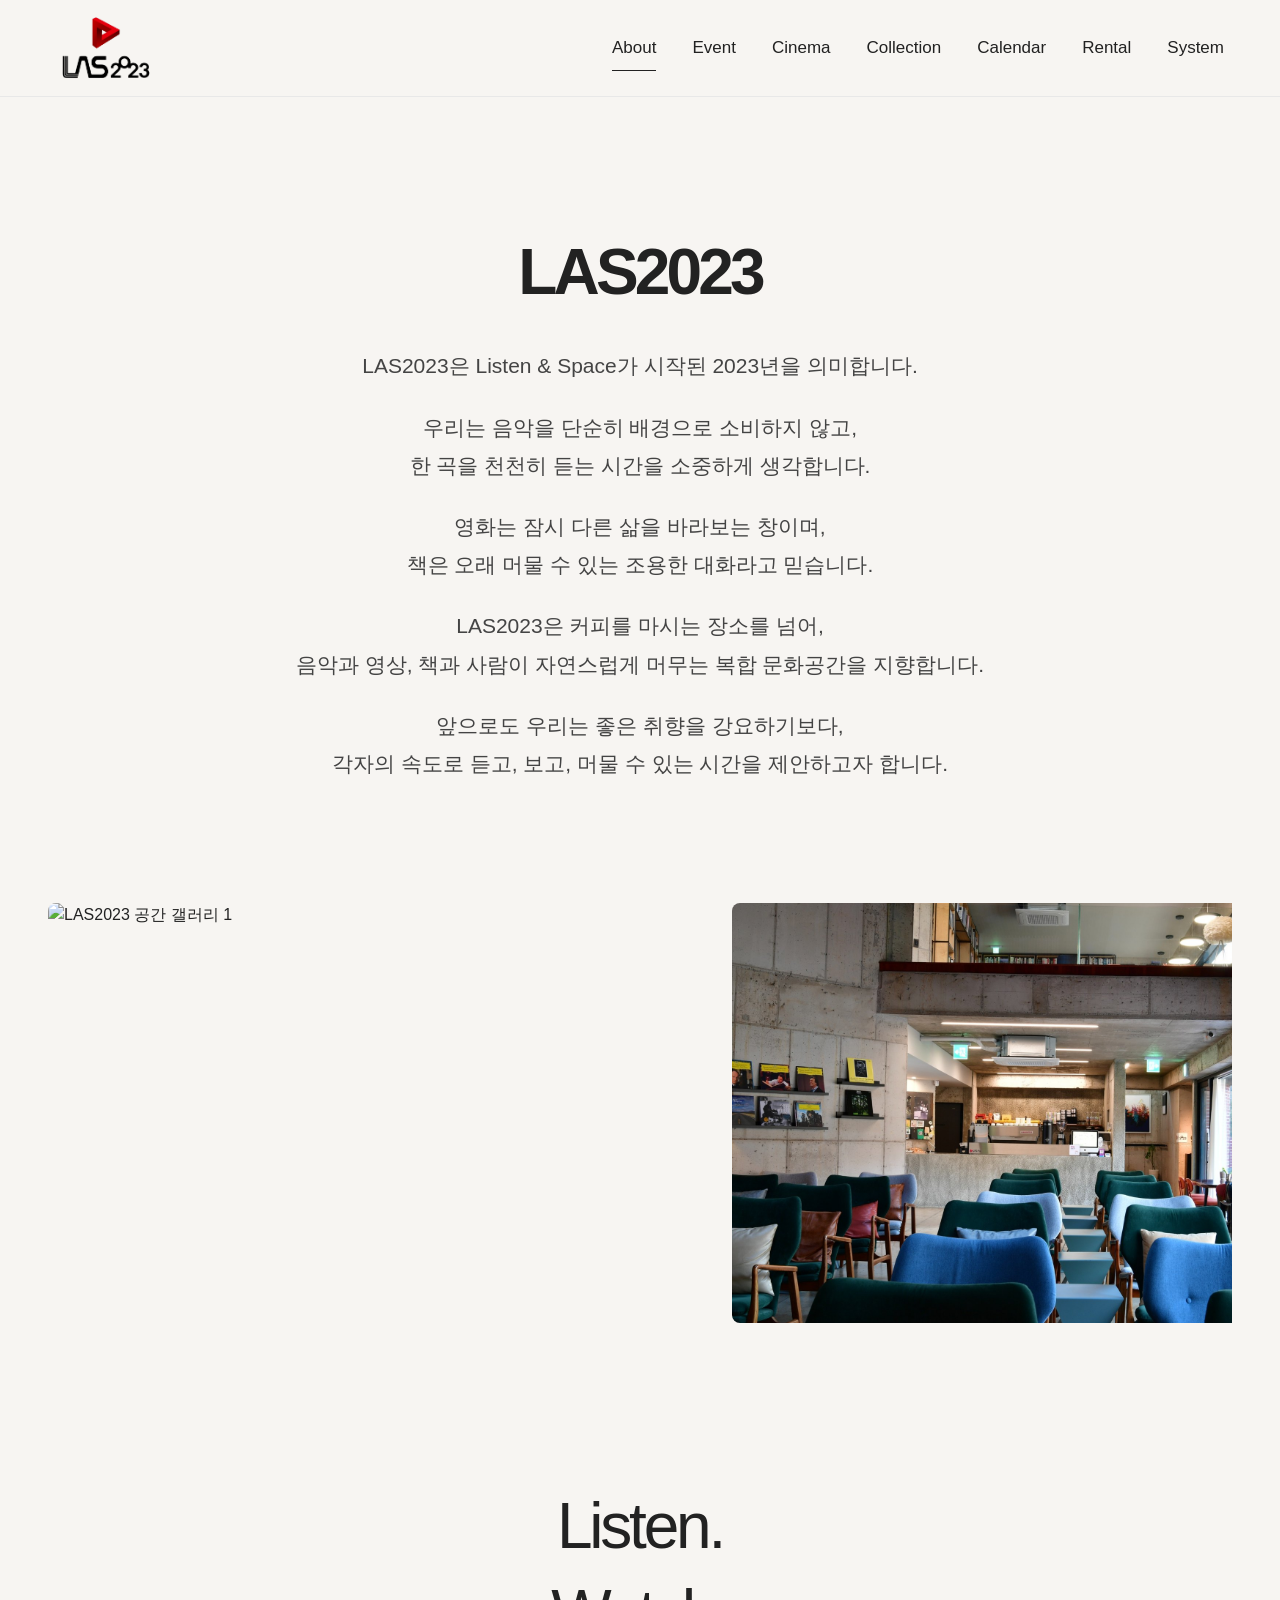
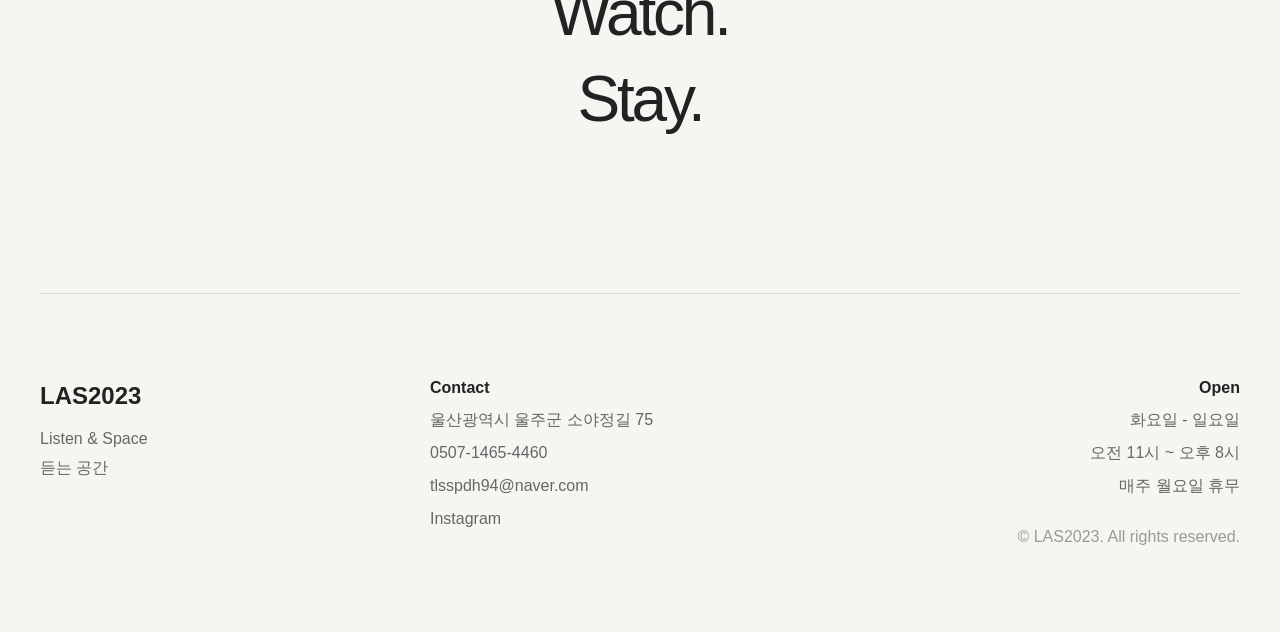
==== pages/about.html @ ec528a2b "Update event slider calendar mobile and footer map link" ====
<!DOCTYPE html>
<html lang="ko">
<head>
<!-- Google tag (gtag.js) -->
<script async src="https://www.googletagmanager.com/gtag/js?id=G-EZYYYD5T36"></script>
<script>
  window.dataLayer = window.dataLayer || [];
  function gtag(){dataLayer.push(arguments);}
  gtag('js', new Date());

  gtag('config', 'G-EZYYYD5T36');
</script>
  <meta charset="UTF-8">
  <meta name="viewport" content="width=device-width, initial-scale=1.0">
  <title>About | LAS2023</title>
  <meta name="description" content="LAS2023의 철학과 공간 이야기를 소개합니다. 음악과 영상, 책과 사람이 각자의 속도로 머무는 복합 문화공간입니다.">
  <meta name="robots" content="index, follow">
  <link rel="canonical" href="https://las2023.com/pages/about.html">
  <meta property="og:locale" content="ko_KR">
  <meta property="og:type" content="article">
  <meta property="og:site_name" content="LAS2023">
  <meta property="og:title" content="About | LAS2023">
  <meta property="og:description" content="LAS2023의 철학과 공간 이야기를 소개합니다. 음악과 영상, 책과 사람이 각자의 속도로 머무는 복합 문화공간입니다.">
  <meta property="og:url" content="https://las2023.com/pages/about.html">
  <meta property="og:image" content="https://las2023.com/images/about/about-main.jpg">
  <meta property="og:image:alt" content="LAS2023">
  <meta name="twitter:card" content="summary_large_image">
  <meta name="twitter:title" content="About | LAS2023">
  <meta name="twitter:description" content="LAS2023의 철학과 공간 이야기를 소개합니다. 음악과 영상, 책과 사람이 각자의 속도로 머무는 복합 문화공간입니다.">
  <meta name="twitter:image" content="https://las2023.com/images/about/about-main.jpg">
  <link rel="icon" type="image/png" href="../images/logo/logo.png">
  <link rel="apple-touch-icon" href="../images/logo/logo.png">
  <link rel="stylesheet" href="../css/style.css">
</head>
<body>
<header class="site-header">
  <div class="site-header-inner">
    <a href="../index.html" class="logo logo-image" aria-label="LAS2023 Home">
      <img src="../images/logo/logo.png" alt="LAS2023">
    </a>
    <nav id="mobileNavigation" class="nav" aria-label="Main navigation">
      <a href="../index.html" class="mobile-nav-home">Home</a>
      <a href="about.html" aria-current="page">About</a>
      <a href="event.html">Event</a>
      <a href="cinema.html">Cinema</a>
      <a href="collection.html">Collection</a>
      <a href="calendar.html">Calendar</a>
      <a href="rental.html">Rental</a>
      <a href="system.html">System</a>
      <div class="mobile-nav-contact" aria-label="Contact">
        <strong>LAS2023</strong>
        <a href="https://naver.me/FjbnFukI" target="_blank" rel="noopener noreferrer">Address</a>
        <a href="https://www.instagram.com/las2023_official/" target="_blank" rel="noopener noreferrer">Instagram</a>
      </div>
    </nav>
    <button class="mobile-nav-toggle" type="button" aria-label="메뉴 열기" aria-controls="mobileNavigation" aria-expanded="false">
      <svg class="mobile-nav-icon" viewBox="0 0 24 24" aria-hidden="true" focusable="false">
        <path class="mobile-nav-icon-line mobile-nav-icon-line-top" d="M4 7h16"></path>
        <path class="mobile-nav-icon-line mobile-nav-icon-line-middle" d="M4 12h16"></path>
        <path class="mobile-nav-icon-line mobile-nav-icon-line-bottom" d="M4 17h16"></path>
      </svg>
    </button>
  </div>
</header>
<main class="page-main about-page">
  <section class="about-intro">
    <h2>LAS2023</h2>
    <div class="about-intro-copy">
      <p>LAS2023은 Listen &amp; Space가 시작된 2023년을 의미합니다.</p>
      <p>우리는 음악을 단순히 배경으로 소비하지 않고,<br>한 곡을 천천히 듣는 시간을 소중하게 생각합니다.</p>
      <p>영화는 잠시 다른 삶을 바라보는 창이며,<br>책은 오래 머물 수 있는 조용한 대화라고 믿습니다.</p>
      <p>LAS2023은 커피를 마시는 장소를 넘어,<br>음악과 영상, 책과 사람이 자연스럽게 머무는 복합 문화공간을 지향합니다.</p>
      <p>앞으로도 우리는 좋은 취향을 강요하기보다,<br>각자의 속도로 듣고, 보고, 머물 수 있는 시간을 제안하고자 합니다.</p>
    </div>
  </section>

  <section class="about-gallery" aria-label="LAS2023 공간 갤러리">
    <img src="../images/about/gallery-01.jpg" alt="LAS2023 공간 갤러리 1">
    <img src="../images/about/gallery-02.jpg" alt="LAS2023 공간 갤러리 2">
    <img src="../images/about/gallery-03.jpg" alt="LAS2023 공간 갤러리 3">
    <img src="../images/about/gallery-04.jpg" alt="LAS2023 공간 갤러리 4">
    <img src="../images/about/gallery-05.jpg" alt="LAS2023 공간 갤러리 5">
  </section>

  <section class="about-closing">
    <p>Listen.<br>Watch.<br>Stay.</p>
  </section>
</main>
<footer class="site-footer">
  <div class="footer-brand">
    <strong>LAS2023</strong>
    <p>Listen &amp; Space</p>
    <p>듣는 공간</p>
  </div>
  <div class="footer-contact">
    <p class="footer-title">Contact</p>
    <p><a class="footer-address-link" href="https://naver.me/FjbnFukI" target="_blank" rel="noopener noreferrer">울산광역시 울주군 소야정길 75</a></p>
    <p><a href="tel:0507-1465-4460">0507-1465-4460</a></p>
    <p><a href="mailto:tlsspdh94@naver.com">tlsspdh94@naver.com</a></p>
    <p><a href="https://www.instagram.com/las2023_official/" target="_blank" rel="noopener noreferrer">Instagram</a></p>
  </div>
  <div class="footer-hours">
    <p class="footer-title">Open</p>
    <p>화요일 - 일요일</p>
    <p>오전 11시 ~ 오후 8시</p>
    <p>매주 월요일 휴무</p>
    <p>© LAS2023. All rights reserved.</p>
  </div>
</footer>
  <script src="../js/script.js"></script>
  <script>
    (() => {
      const gallery = document.querySelector(".about-gallery");
      if (!gallery) return;

      let isDragging = false;
      let startX = 0;
      let scrollLeft = 0;

      gallery.addEventListener("pointerdown", (event) => {
        isDragging = true;
        startX = event.pageX;
        scrollLeft = gallery.scrollLeft;
        gallery.classList.add("is-dragging");
        gallery.setPointerCapture(event.pointerId);
      });

      gallery.addEventListener("pointermove", (event) => {
        if (!isDragging) return;
        event.preventDefault();
        gallery.scrollLeft = scrollLeft - (event.pageX - startX);
      });

      gallery.addEventListener("pointerup", () => {
        isDragging = false;
        gallery.classList.remove("is-dragging");
      });

      gallery.addEventListener("pointercancel", () => {
        isDragging = false;
        gallery.classList.remove("is-dragging");
      });
    })();
  </script>
</body>
</html>
---- css/style.css ----
/* ==========================
   LAS2023 Official Website
   Version 1.1
========================== */

* {
  margin: 0;
  padding: 0;
  box-sizing: border-box;
}

:root {
  --accent-color: #C8202F;
}

html {
  scroll-behavior: smooth;
}

body {
  background: #f7f5f2;
  color: #222222;
  font-family: -apple-system, BlinkMacSystemFont, "Pretendard", "Apple SD Gothic Neo", sans-serif;
  line-height: 1.5;
}

a {
  color: inherit;
  text-decoration: none;
}

img {
  max-width: 100%;
  height: auto;
}

/* ==========================
   Header
========================== */

.site-header {
  position: -webkit-sticky;
  position: sticky;
  top: 0;
  z-index: 1000;
  width: 100%;
  background: rgba(247, 245, 242, 0.94);
  -webkit-backdrop-filter: blur(14px);
  backdrop-filter: blur(14px);
  border-bottom: 1px solid #e8e8e8;
  transition: box-shadow 0.25s ease, background 0.25s ease;
}

.site-header.is-scrolled {
  background: rgba(247, 245, 242, 0.98);
  box-shadow: 0 8px 28px rgba(0, 0, 0, 0.04);
}

.site-header-inner {
  width: min(1280px, calc(100% - 112px));
  height: 96px;
  margin: 0 auto;
  padding: 0;
  display: flex;
  justify-content: space-between;
  align-items: center;
  transition: height 0.25s ease;
}

.site-header.is-scrolled .site-header-inner {
  height: 90px;
}

.logo {
  width: 325px;
  height: 88px;
  display: inline-flex;
  align-items: center;
  background: url("../images/logo/logo.png") left center / contain no-repeat;
  font-size: 0;
  line-height: 0;
}

.logo.logo-image {
  width: auto;
  background: none;
}

.logo img {
  width: auto;
  height: 88px;
  display: block;
}

.nav {
  display: flex;
  gap: 36px;
  align-items: center;
  flex-wrap: nowrap;
}

.nav a {
  position: relative;
  font-size: 17px;
  font-weight: 500;
  color: #222222;
  white-space: nowrap;
  transition: color 0.25s ease;
}

.nav a::after {
  content: "";
  position: absolute;
  left: 0;
  bottom: -10px;
  width: 100%;
  height: 1px;
  background: #222222;
  transform: scaleX(0);
  transform-origin: right;
  transition: transform 0.25s ease;
}

.nav a:hover {
  color: #555555;
}

.nav a[aria-current="page"]::after {
  transform: scaleX(1);
  transform-origin: left;
}

.nav a[aria-current="page"] {
  color: #222222;
}

.mobile-nav-home,
.mobile-nav-toggle,
.mobile-nav-contact {
  display: none;
}

.mobile-nav-toggle {
  -webkit-appearance: none;
  appearance: none;
  width: 40px;
  height: 40px;
  border: 0;
  background: transparent;
  cursor: pointer;
}

.mobile-nav-icon {
  width: 26px;
  height: 26px;
  display: block;
}

.mobile-nav-icon-line {
  fill: none;
  stroke: #222222;
  stroke-width: 1.5;
  stroke-linecap: round;
  transform-box: fill-box;
  transform-origin: center;
  transition: transform 0.25s ease, opacity 0.2s ease;
}

.site-header.is-mobile-nav-open .mobile-nav-icon-line-top {
  transform: translateY(5px) rotate(45deg);
}

.site-header.is-mobile-nav-open .mobile-nav-icon-line-middle {
  opacity: 0;
}

.site-header.is-mobile-nav-open .mobile-nav-icon-line-bottom {
  transform: translateY(-5px) rotate(-45deg);
}

/* ==========================
   Home Hero
========================== */

.hero-section {
  width: min(1320px, calc(100% - 64px));
  min-height: calc(100vh - 150px);
  margin: 0 auto;
  padding: 72px 0 56px;
  display: flex;
  flex-direction: column;
  align-items: center;
  justify-content: flex-start;
}

.hero-text {
  width: min(100%, 1180px);
  text-align: center;
}

.hero-section h1 {
  font-size: clamp(76px, 9vw, 136px);
  line-height: 0.9;
  font-weight: 800;
  letter-spacing: -0.08em;
}

.subtitle {
  margin-top: 28px;
  font-size: clamp(24px, 2.4vw, 34px);
  font-weight: 700;
  letter-spacing: -0.04em;
}

.hero-subtitle-note {
  margin-top: 12px;
  color: #222222;
  font-size: 18px;
  font-weight: 600;
  letter-spacing: 0.06em;
}

.accent-text {
  color: var(--accent-color);
}

.hero-message {
  margin-top: 56px;
  font-size: clamp(40px, 4vw, 64px);
  line-height: 1.32;
  letter-spacing: -0.05em;
}

.hero-image {
  width: min(100%, 1180px);
  margin-top: 44px;
  margin-left: auto;
  margin-right: auto;
}

.hero-image img {
  width: 100%;
  height: clamp(400px, 42vw, 620px);
  object-fit: cover;
  object-position: center;
  border-radius: 8px;
  display: block;
}

.scroll-cue {
  margin-top: 28px;
  color: #999999;
  font-size: 15px;
  line-height: 1.35;
  letter-spacing: 0;
  text-align: center;
}

.scroll-cue span {
  display: block;
}

/* ==========================
   Common Sections
========================== */

.home-section {
  width: min(1200px, calc(100% - 80px));
  margin: 0 auto;
  padding: 120px 0;
}

.section-header {
  margin-bottom: 48px;
}

.section-label {
  margin-bottom: 16px;
  font-size: 18px;
  color: #666666;
  font-weight: 500;
}

.home-section h2,
.page-hero h1 {
  font-size: clamp(42px, 5vw, 72px);
  line-height: 1.1;
  letter-spacing: -0.06em;
}

.text-link {
  display: inline-block;
  margin-top: 40px;
  font-size: 17px;
  border-bottom: 1px solid #222222;
  padding-bottom: 4px;
}

/* ==========================
   Cinema
========================== */

.cinema-page {
  width: min(1200px, calc(100% - 80px));
}

.cinema-hero {
  padding: 120px 0 64px;
  text-align: center;
}

.cinema-hero p {
  margin: 24px auto 0;
  color: #222222;
  font-size: 24px;
  max-width: none;
}

.cinema-poster-slider {
  width: min(840px, 100%);
  margin: 0 auto;
  padding: 0 0 96px;
  display: grid;
  grid-template-columns: 48px minmax(0, 1fr) 48px;
  gap: 12px;
  align-items: center;
}

.cinema-slider-window {
  width: min(720px, 100%);
  margin: 0 auto;
  overflow: hidden;
}

.cinema-main-poster {
  display: none;
  text-align: center;
}

.cinema-main-poster.is-active {
  display: block;
}

.cinema-main-poster img {
  width: 100%;
  height: auto;
  display: block;
  border-radius: 8px;
}

.cinema-poster-label {
  margin-bottom: 18px;
  color: #666666;
  font-size: 17px;
  font-weight: 500;
}

.cinema-slider-button {
  -webkit-appearance: none;
  appearance: none;
  width: 42px;
  height: 42px;
  border: 1px solid #d8d8d8;
  border-radius: 50%;
  background: transparent;
  color: #222222;
  font-size: 20px;
  line-height: 1;
  cursor: pointer;
  transition: border-color 0.2s ease, color 0.2s ease;
}

.cinema-slider-button:hover {
  border-color: #555555;
  color: #555555;
}

.cinema-guide h2 {
  margin-bottom: 32px;
  font-size: 34px;
  line-height: 1.2;
  letter-spacing: -0.04em;
}

.cinema-guide {
  padding: 0 0 140px;
}

.cinema-guide ul {
  border-top: 1px solid #d8d8d8;
  list-style: none;
}

.cinema-guide li {
  padding: 22px 0;
  border-bottom: 1px solid #d8d8d8;
  color: #444444;
  font-size: 19px;
}

/* ==========================
   Notice
========================== */

.notice-list {
  border-top: 1px solid #d8d8d8;
}

.notice-item {
  padding: 22px 0;
  border-bottom: 1px solid #d8d8d8;
  display: flex;
  align-items: center;
  justify-content: space-between;
  gap: 40px;
  font-size: 18px;
}

.notice-item span:first-child {
  flex: 1;
  min-width: 0;
}

.notice-item span:last-child {
  color: #999999;
  white-space: nowrap;
}

/* ==========================
   About Preview
========================== */

.about-preview {
  display: grid;
  grid-template-columns: 1fr 1.2fr;
  gap: 80px;
  align-items: center;
}

.about-text p:not(.section-label),
.cinema-preview-text p:not(.section-label) {
  margin-top: 24px;
  font-size: 21px;
  line-height: 1.7;
}

.about-text h2 {
  font-size: clamp(38px, 4.4vw, 62px);
}

.about-image img {
  width: 100%;
  height: 420px;
  object-fit: cover;
  display: block;
}

.about-image,
.cinema-preview-image,
.event-card,
.system-category,
.collection-item,
.result-card {
  min-width: 0;
}

.cinema-preview {
  display: grid;
  grid-template-columns: minmax(480px, 0.95fr) 1.05fr;
  gap: 80px;
  align-items: center;
}

.cinema-preview-text h2 {
  font-size: clamp(38px, 3.6vw, 50px);
  white-space: nowrap;
}

.cinema-preview-image img {
  width: 100%;
  height: 420px;
  object-fit: cover;
  display: block;
  border-radius: 8px;
}

/* ==========================
   Collection Preview
========================== */

.collection-grid {
  display: grid;
  grid-template-columns: repeat(4, 1fr);
  gap: 1px;
  background: #d8d8d8;
}

.collection-item {
  background: #f7f5f2;
  padding: 40px 28px;
  min-height: 190px;
}

.collection-item span {
  display: block;
  margin-bottom: 34px;
  font-size: 20px;
  color: #666666;
}

.collection-item strong {
  display: block;
  font-size: 44px;
  line-height: 1;
  font-weight: 800;
  letter-spacing: -0.05em;
}

.collection-item p {
  margin-top: 12px;
  color: #666666;
  font-size: 18px;
}

/* ==========================
   Footer
========================== */

.site-footer {
  width: min(1200px, calc(100% - 80px));
  margin: 0 auto;
  padding: 80px 0;
  border-top: 1px solid #d8d8d8;
  display: grid;
  grid-template-columns: 1fr 1.2fr 1fr;
  gap: 40px;
  align-items: start;
  color: #666666;
  font-size: 16px;
  line-height: 1.8;
}

.site-footer strong {
  display: block;
  color: #222222;
  font-size: 24px;
  margin-bottom: 8px;
}

.site-footer a {
  transition: opacity 0.2s ease;
}

.site-footer a:hover {
  opacity: 0.64;
}

.footer-address-link {
  border-bottom: 1px solid transparent;
  transition: border-color 0.2s ease, opacity 0.2s ease;
}

.footer-address-link:hover {
  border-color: currentColor;
}

.footer-contact,
.footer-hours {
  display: flex;
  flex-direction: column;
  gap: 4px;
}

.footer-hours {
  text-align: right;
}

.footer-title {
  color: #222222;
  font-weight: 700;
}

.footer-hours p:last-child {
  margin-top: 18px;
  color: #999999;
}

/* ==========================
   Sub Pages
========================== */

.page-main {
  width: min(1200px, calc(100% - 80px));
  margin: 0 auto;
}

.page-hero {
  padding: 120px 0 80px;
}

.page-hero p:not(.section-label) {
  margin-top: 24px;
  font-size: 24px;
  color: #666666;
  max-width: 760px;
}

.about-page {
  width: min(1280px, calc(100% - 96px));
}

.about-intro {
  width: min(860px, 100%);
  margin: 0 auto;
  padding: 140px 0 120px;
  text-align: center;
}

.about-intro h2 {
  font-size: clamp(42px, 5vw, 72px);
  line-height: 1.1;
  letter-spacing: -0.06em;
}

.about-intro-copy {
  max-width: 820px;
  margin: 40px auto 0;
  color: #444444;
  font-size: 21px;
  line-height: 1.82;
}

.about-intro-copy p + p {
  margin-top: 23px;
}

.page-split {
  display: grid;
  grid-template-columns: 1fr 1.2fr;
  gap: 80px;
  align-items: center;
  padding: 60px 0 140px;
}

.page-split h2 {
  font-size: 42px;
  letter-spacing: -0.05em;
  margin-bottom: 24px;
}

.page-split p {
  font-size: 20px;
  line-height: 1.8;
  color: #555555;
}

.page-split img {
  width: 100%;
  height: 460px;
  object-fit: cover;
}

.about-gallery {
  display: flex;
  gap: 24px;
  overflow-x: auto;
  padding: 0 0 140px;
  scroll-snap-type: x proximity;
  scrollbar-width: thin;
  cursor: grab;
  -webkit-user-select: none;
  user-select: none;
  -webkit-overflow-scrolling: touch;
}

.about-gallery img {
  width: min(660px, 74vw);
  height: 420px;
  flex: 0 0 auto;
  object-fit: cover;
  border-radius: 8px;
  pointer-events: none;
  scroll-snap-align: start;
}

.about-gallery.is-dragging {
  cursor: grabbing;
}

.about-closing {
  padding: 20px 0 150px;
  text-align: center;
}

.about-closing p {
  font-size: clamp(42px, 5vw, 72px);
  line-height: 1.35;
  letter-spacing: -0.05em;
}

/* ==========================
   Event
========================== */

.event-page .page-hero {
  padding-bottom: 32px;
}

.event-slider {
  width: min(760px, 100%);
  margin: 0 auto;
  padding: 0 0 120px;
  display: grid;
  grid-template-columns: 44px minmax(0, 1fr) 44px;
  gap: 16px;
  align-items: center;
}

.event-slider-window {
  min-width: 0;
  overflow: hidden;
}

.event-card {
  display: none;
  gap: 24px;
  text-align: center;
}

.event-card.is-active {
  display: grid;
}

.event-card img {
  width: 100%;
  aspect-ratio: 4 / 5;
  object-fit: contain;
  border-radius: 8px;
}

.event-card p {
  margin-bottom: 8px;
  color: #666666;
  font-size: 15px;
}

.event-card h2 {
  color: #222222;
  font-size: clamp(28px, 3vw, 42px);
  line-height: 1.15;
  letter-spacing: -0.05em;
}

.event-card span {
  display: block;
  margin-top: 12px;
  color: #555555;
  font-size: 17px;
}

.event-slider-button {
  -webkit-appearance: none;
  appearance: none;
  width: 36px;
  height: 36px;
  border: 1px solid #d8d8d8;
  border-radius: 50%;
  background: transparent;
  color: #222222;
  font-size: 18px;
  line-height: 1;
  cursor: pointer;
  transition: border-color 0.25s ease, color 0.25s ease;
}

.event-slider-button:hover {
  border-color: #555555;
  color: #555555;
}

/* ==========================
   System
========================== */

.system-page {
  width: min(1200px, calc(100% - 80px));
}

.system-visual {
  padding: 0 0 100px;
}

.system-visual img {
  width: 100%;
  height: min(58vw, 620px);
  min-height: 360px;
  display: block;
  object-fit: cover;
  border-radius: 8px;
}

.system-list {
  display: grid;
  grid-template-columns: repeat(2, minmax(0, 1fr));
  column-gap: 64px;
  padding-bottom: 110px;
  border-top: 1px solid #d8d8d8;
}

.system-category {
  padding: 32px 0;
  border-bottom: 1px solid #d8d8d8;
}

.system-category h2 {
  margin-bottom: 18px;
  font-size: 22px;
  font-weight: 500;
  letter-spacing: -0.03em;
}

.system-category ul {
  list-style: none;
}

.system-category li {
  color: #555555;
  font-size: 17px;
  line-height: 1.8;
}

.system-closing {
  max-width: 720px;
  padding: 0 0 150px;
}

.system-closing h2 {
  margin-bottom: 24px;
  font-size: clamp(36px, 4vw, 56px);
  line-height: 1.15;
  letter-spacing: -0.06em;
}

.system-closing p {
  color: #555555;
  font-size: 20px;
  line-height: 1.8;
}

.rental-page {
  width: min(920px, calc(100% - 80px));
}

.rental-hero {
  padding: 120px 0 96px;
}

.rental-hero p {
  color: #222222;
}

.rental-section {
  padding: 0 0 96px;
}

.rental-section h2 {
  margin-bottom: 28px;
  font-size: 34px;
  line-height: 1.25;
  letter-spacing: -0.04em;
}

.rental-section p,
.rental-section li {
  max-width: 760px;
  color: #444444;
  font-size: 19px;
  line-height: 1.85;
}

.rental-section p + p {
  margin-top: 14px;
}

.rental-section ul {
  list-style: none;
  border-top: 1px solid #d8d8d8;
}

.rental-section li {
  padding: 16px 0;
  border-bottom: 1px solid #d8d8d8;
}

.rental-subsection {
  margin-top: 64px;
}

.rental-subsection h3,
.rental-equipment-grid h3 {
  margin-bottom: 18px;
  font-size: 24px;
  line-height: 1.3;
  letter-spacing: -0.03em;
}

.rental-table-wrap {
  margin-top: 28px;
  overflow-x: auto;
  -webkit-overflow-scrolling: touch;
}

.rental-table-wrap table {
  width: 100%;
  min-width: 720px;
  border-collapse: collapse;
  color: #222222;
}

.rental-table-wrap caption {
  margin-bottom: 18px;
  text-align: left;
  font-size: 18px;
  font-weight: 600;
}

.rental-table-wrap th,
.rental-table-wrap td {
  padding: 18px 16px;
  border-top: 1px solid #d8d8d8;
  text-align: left;
  font-size: 17px;
  font-weight: 400;
  white-space: nowrap;
}

.rental-table-wrap th {
  color: #222222;
  font-weight: 600;
}

.rental-table-wrap tbody tr:last-child td {
  border-bottom: 1px solid #d8d8d8;
}

.rental-equipment-grid {
  display: grid;
  grid-template-columns: repeat(2, 1fr);
  gap: 56px 80px;
}

.rental-note {
  padding: 0 0 140px;
  color: #666666;
  font-size: 17px;
}

.simple-card {
  border-top: 1px solid #d8d8d8;
  border-bottom: 1px solid #d8d8d8;
  padding: 48px 0 120px;
}

.simple-card h2 {
  font-size: 42px;
  margin-bottom: 24px;
}

.simple-card p {
  font-size: 20px;
  color: #555555;
}

/* ==========================
   Calendar
========================== */

.calendar-section {
  padding: 0 0 140px;
}

.calendar-page .page-hero {
  padding: 96px 0 32px;
}

.calendar-page .page-hero .section-label {
  color: #222222;
  font-size: clamp(42px, 5vw, 72px);
  font-weight: 700;
  line-height: 1.1;
  letter-spacing: -0.06em;
}

.calendar-notice-section {
  max-width: none;
  margin-bottom: 36px;
}

.calendar-notice-section h2 {
  margin-bottom: 24px;
  color: #222222;
  font-size: 24px;
  font-weight: 500;
}

.calendar-notice-list {
  display: grid;
  grid-template-columns: repeat(2, minmax(0, 1fr));
  gap: 32px;
}

.calendar-notice-item {
  display: grid;
  grid-template-columns: 1fr;
  gap: 0;
  padding-bottom: 22px;
  border-bottom: 1px solid #d8d8d8;
}

.calendar-notice-bullet {
  display: none;
}

.calendar-notice-date,
.calendar-notice-title,
.calendar-notice-time {
  margin: 0;
}

.calendar-notice-date {
  color: #222222;
  font-size: 17px;
  font-weight: 500;
  line-height: 1.6;
}

.calendar-notice-title,
.calendar-notice-time {
  color: #555555;
  font-size: 15px;
  line-height: 1.65;
}

.calendar-heading {
  margin-bottom: 32px;
  display: flex;
  justify-content: space-between;
  gap: 40px;
  align-items: end;
}

.calendar-heading h2 {
  font-size: clamp(42px, 5vw, 72px);
  line-height: 1.1;
  letter-spacing: -0.06em;
}

.calendar-heading p {
  color: #666666;
  font-size: 17px;
}

.business-calendar {
  display: grid;
  grid-template-columns: repeat(7, minmax(0, 1fr));
  border-top: 1px solid #222222;
  border-left: 1px solid #d8d8d8;
}

.calendar-weekday,
.calendar-day {
  border-right: 1px solid #d8d8d8;
  border-bottom: 1px solid #d8d8d8;
}

.calendar-weekday {
  padding: 14px 10px;
  color: #666666;
  font-size: 15px;
  text-align: center;
}

.calendar-day {
  min-height: 132px;
  padding: 14px;
  position: relative;
}

.calendar-day.is-empty {
  color: transparent;
}

.calendar-date {
  color: #222222;
  font-size: 18px;
  font-weight: 500;
}

.calendar-day.is-holiday .calendar-date {
  display: inline-block;
}

.calendar-day.is-sunday .calendar-date,
.calendar-day.is-holiday .calendar-date {
  color: var(--accent-color);
}

.calendar-holiday {
  display: inline-block;
  margin-top: 0;
  margin-left: 8px;
  color: var(--accent-color);
  font-size: 14px;
  line-height: 1.35;
  vertical-align: baseline;
}

.calendar-event {
  margin-top: 14px;
  display: grid;
  gap: 2px;
  color: #555555;
  font-size: 13px;
  line-height: 1.35;
}

.calendar-status {
  position: absolute;
  left: 50%;
  top: 50%;
  width: calc(100% - 20px);
  color: #555555;
  font-size: 15px;
  line-height: 1.35;
  text-align: center;
  transform: translate(-50%, -50%);
}

.calendar-day.is-holiday .calendar-status {
  color: #222222;
}

/* ==========================
   Collection Search
========================== */

.collection-page .page-hero {
  padding-bottom: 56px;
}

.collection-temp {
  min-height: auto;
}

.collection-subtitle {
  margin-top: 24px;
  color: #222222;
  font-size: 24px;
  font-weight: 500;
}

.search-section {
  padding: 0 0 140px;
}

.collection-temp-message {
  padding: 56px 0 0;
  color: #555555;
  font-size: 22px;
  line-height: 1.7;
}

#collectionSearch {
  -webkit-appearance: none;
  appearance: none;
  width: 100%;
  padding: 28px 0;
  background: transparent;
  border: 0;
  border-bottom: 2px solid #222222;
  border-radius: 0;
  font-size: clamp(28px, 4vw, 48px);
  letter-spacing: -0.04em;
  outline: 0;
}

#collectionSearch::placeholder {
  color: #999999;
}

.filter-buttons {
  display: flex;
  gap: 28px;
  flex-wrap: wrap;
  margin: 28px 0 64px;
}

.filter-buttons button {
  border: 0;
  border-bottom: 1px solid transparent;
  background: transparent;
  padding: 0 0 6px;
  font-size: 16px;
  color: #666666;
  cursor: pointer;
  transition: color 0.2s ease, border-color 0.2s ease;
}

.filter-buttons button.active,
.filter-buttons button:hover {
  color: #222222;
  border-color: #222222;
}

.results-grid {
  display: grid;
  grid-template-columns: repeat(3, 1fr);
  gap: 1px;
  background: #d8d8d8;
}

.result-card {
  background: #f7f5f2;
  padding: 34px 28px;
  min-height: 220px;
}

.result-card small {
  display: block;
  color: #666666;
  font-size: 14px;
  letter-spacing: 0.04em;
}

.result-card h3 {
  color: #222222;
  font-size: 30px;
  line-height: 1.18;
  margin: 22px 0 12px;
  letter-spacing: -0.04em;
}

.result-card p {
  color: #555555;
  font-size: 17px;
  line-height: 1.6;
}

.result-tags {
  display: flex;
  gap: 8px;
  flex-wrap: wrap;
  margin-top: 28px;
}

.result-tags span {
  font-size: 13px;
  border-bottom: 1px solid #d8d8d8;
  padding-bottom: 4px;
  color: #666666;
}

@supports not (aspect-ratio: 1 / 1) {
  .event-card img {
    height: auto;
  }
}

@media (hover: none) {
  .nav a:hover {
    color: #222222;
  }

  .site-footer a:hover {
    opacity: 1;
  }

  .cinema-slider-button:hover {
    border-color: #d8d8d8;
    color: #222222;
  }

  .event-slider-button:hover {
    border-color: #d8d8d8;
    color: #222222;
  }

  .filter-buttons button:hover {
    color: #666666;
    border-color: transparent;
  }

  .filter-buttons button.active {
    color: #222222;
    border-color: #222222;
  }
}

/* ==========================
   Responsive: Tablet
========================== */

@media (max-width: 900px) {
  .site-header-inner {
    width: min(100% - 40px, 1280px);
    height: 84px;
    padding: 0;
    align-items: center;
  }

  .site-header.is-scrolled .site-header-inner {
    height: 80px;
  }

  .logo {
    width: 210px;
    height: 56px;
  }

  .logo.logo-image {
    width: auto;
  }

  .logo img {
    height: 56px;
  }

  .nav {
    gap: 22px;
    overflow-x: auto;
    padding-bottom: 0;
    -webkit-overflow-scrolling: touch;
    scrollbar-width: none;
  }

  .nav::-webkit-scrollbar {
    display: none;
  }

  .nav a {
    font-size: 15px;
    white-space: nowrap;
  }

  .hero-section {
    width: min(100% - 32px, 1320px);
    min-height: auto;
    padding: 60px 0 64px;
  }

  .hero-section h1 {
    font-size: clamp(64px, 13vw, 96px);
  }

  .subtitle {
    font-size: 24px;
    margin-top: 20px;
  }

  .hero-message {
    font-size: 42px;
    line-height: 1.34;
    margin-top: 52px;
  }

  .hero-image {
    margin-top: 42px;
  }

  .hero-image img {
    height: clamp(320px, 58vw, 500px);
  }

  .scroll-cue {
    margin-top: 24px;
    font-size: 14px;
  }

  .home-section,
  .page-main,
  .site-footer {
    width: min(100% - 32px, 1200px);
  }

  .about-page {
    width: min(100% - 32px, 1280px);
  }

  .home-section {
    padding: 80px 0;
  }

  .cinema-page {
    width: min(100% - 32px, 1200px);
  }

  .cinema-hero {
    padding: 80px 0 48px;
  }

  .cinema-guide {
    padding-bottom: 100px;
  }

  .cinema-poster-slider {
    width: 100%;
    grid-template-columns: 40px minmax(0, 1fr) 40px;
    gap: 10px;
    padding-bottom: 80px;
  }

  .cinema-slider-window {
    width: min(680px, 100%);
  }

  .cinema-slider-button {
    width: 38px;
    height: 38px;
    font-size: 18px;
  }

  .notice-item {
    font-size: 17px;
    display: block;
  }

  .notice-item span:last-child {
    display: block;
    margin-top: 8px;
  }

  .about-preview,
  .cinema-preview,
  .page-split {
    grid-template-columns: 1fr;
    gap: 40px;
  }

  .cinema-preview-text h2 {
    white-space: normal;
  }

  .system-list {
    grid-template-columns: 1fr;
    gap: 0;
  }

  .event-slider {
    width: min(760px, 100%);
    padding-bottom: 88px;
  }

  .system-page {
    width: min(100% - 32px, 1200px);
  }

  .system-visual {
    padding-bottom: 80px;
  }

  .system-visual img {
    height: 420px;
    min-height: 0;
  }

  .system-list {
    padding-bottom: 100px;
  }

  .about-image img,
  .cinema-preview-image img,
  .page-split img {
    height: 300px;
  }

  .about-gallery {
    gap: 16px;
    padding: 0 0 100px;
  }

  .about-gallery img {
    width: 78vw;
    height: 420px;
  }

  .about-intro {
    padding: 100px 0 96px;
  }

  .about-intro-copy {
    font-size: 19px;
    line-height: 1.78;
  }

  .about-intro-copy p + p {
    margin-top: 20px;
  }

  .about-closing {
    padding: 0 0 110px;
  }

  .collection-grid {
    grid-template-columns: 1fr 1fr;
  }

  .rental-page {
    width: min(100% - 32px, 1000px);
  }

  .rental-hero {
    padding: 80px 0 72px;
  }

  .rental-section {
    padding-bottom: 72px;
  }

  .rental-section h2 {
    font-size: 30px;
  }

  .rental-section p,
  .rental-section li {
    font-size: 17px;
  }

  .rental-equipment-grid {
    grid-template-columns: 1fr;
    gap: 40px;
  }

  .rental-note {
    padding-bottom: 100px;
  }

  .calendar-section {
    padding-bottom: 100px;
  }

  .calendar-page .page-hero {
    padding: 80px 0 28px;
  }

  .calendar-notice-section {
    margin-bottom: 32px;
  }

  .calendar-notice-list {
    gap: 24px;
  }

  .calendar-heading {
    display: block;
  }

  .calendar-heading p {
    margin-top: 16px;
  }

  .calendar-day {
    min-height: 110px;
    padding: 10px;
  }

  .business-calendar {
    min-width: 0;
  }

  .calendar-status {
    font-size: 13px;
  }

  .calendar-event {
    font-size: 12px;
  }

  .site-footer {
    grid-template-columns: 1fr;
    padding: 56px 0;
  }

  .footer-hours {
    text-align: left;
  }

  .results-grid {
    grid-template-columns: 1fr;
  }

  .collection-page .page-hero {
    padding-bottom: 40px;
  }

  .filter-buttons {
    gap: 18px;
    margin-bottom: 48px;
  }

  .result-card {
    min-height: auto;
  }

  .page-hero {
    padding: 80px 0 56px;
  }

  .page-hero p:not(.section-label) {
    font-size: 20px;
  }

  .event-card img {
    max-height: 70vh;
  }

  .page-split {
    padding: 40px 0 100px;
  }
}

/* ==========================
   Responsive: Mobile
========================== */

@media (max-width: 520px) {
  .site-header-inner {
    width: min(100% - 28px, 1280px);
    display: block;
    height: auto;
    padding: 14px 0 12px;
  }

  .site-header.is-scrolled .site-header-inner {
    height: auto;
  }

  .logo {
    width: 150px;
    height: 40px;
  }

  .logo.logo-image {
    width: auto;
  }

  .logo img {
    height: 40px;
  }

  .nav {
    gap: 18px;
    margin-top: 16px;
    overflow-x: auto;
    flex-wrap: nowrap;
    -webkit-overflow-scrolling: touch;
    scrollbar-width: none;
  }

  .nav::-webkit-scrollbar {
    display: none;
  }

  .nav a {
    font-size: 13px;
  }

  .hero-section h1 {
    font-size: clamp(56px, 16vw, 72px);
  }

  .subtitle {
    font-size: 22px;
  }

  .hero-subtitle-note {
    font-size: 16px;
    font-weight: 500;
  }

  .hero-message {
    margin-top: 52px;
    font-size: 34px;
    line-height: 1.38;
  }

  .hero-image img {
    height: clamp(260px, 72vw, 340px);
    border-radius: 6px;
  }

  .scroll-cue {
    margin-top: 20px;
    font-size: 14px;
  }

  .home-section h2,
  .page-hero h1 {
    font-size: clamp(36px, 10vw, 42px);
  }

  .cinema-preview-text h2 {
    font-size: clamp(34px, 9vw, 42px);
  }

  .collection-grid {
    grid-template-columns: 1fr;
  }

  #collectionSearch {
    font-size: 30px;
  }

  .collection-subtitle {
    font-size: 20px;
  }

  .filter-buttons {
    gap: 14px 18px;
  }

  .filter-buttons button {
    font-size: 15px;
  }

  .result-card {
    padding: 28px 0;
  }

  .result-card h3 {
    font-size: 26px;
  }

  .calendar-weekday {
    padding: 10px 4px;
    font-size: 13px;
  }

  .calendar-notice-section h2 {
    font-size: 22px;
  }

  .calendar-page .page-hero {
    padding: 72px 0 24px;
  }

  .calendar-notice-list {
    grid-template-columns: repeat(2, minmax(0, 1fr));
    gap: 16px;
  }

  .calendar-notice-date {
    font-size: 13px;
  }

  .calendar-notice-title,
  .calendar-notice-time {
    font-size: 12px;
    line-height: 1.5;
  }

  .calendar-day {
    min-height: 70px;
    padding: 6px 4px;
  }

  .business-calendar {
    min-width: 0;
  }

  .calendar-date {
    font-size: 12px;
  }

  .calendar-holiday {
    margin-top: 0;
    margin-left: 3px;
    font-size: 9px;
  }

  .calendar-status {
    width: calc(100% - 6px);
    font-size: 9px;
  }

  .calendar-event {
    margin-top: 6px;
    font-size: 8px;
    line-height: 1.25;
  }

  .cinema-hero p {
    font-size: 20px;
  }

  .cinema-guide h2 {
    font-size: 30px;
  }

  .cinema-guide li {
    font-size: 17px;
  }

  .event-slider {
    width: 100%;
    grid-template-columns: 28px minmax(0, 1fr) 28px;
    gap: 6px;
    padding-bottom: 80px;
  }

  .event-slider-button {
    width: 28px;
    height: 28px;
    font-size: 16px;
  }

  .event-card img,
  .system-visual img {
    border-radius: 6px;
  }

  .system-visual img {
    height: 300px;
  }

  .system-category {
    padding: 30px 0;
  }

  .system-category li {
    font-size: 16px;
  }

  .rental-table-wrap table {
    min-width: 640px;
  }

  .rental-table-wrap th,
  .rental-table-wrap td {
    padding: 16px 14px;
    font-size: 16px;
  }

  .cinema-poster-slider {
    grid-template-columns: 28px minmax(0, 1fr) 28px;
    gap: 4px;
    padding-bottom: 72px;
  }

  .cinema-slider-window {
    width: 100%;
  }

  .cinema-slider-button {
    width: 28px;
    height: 28px;
    font-size: 16px;
  }

  .cinema-poster-label {
    font-size: 15px;
  }

  .about-gallery img {
    width: 86vw;
    height: 320px;
  }

  .cinema-preview-image img,
  .system-visual img {
    height: clamp(260px, 70vw, 320px);
  }

  .event-card img {
    max-height: 68vh;
  }

  .about-intro-copy {
    font-size: 18px;
    line-height: 1.76;
  }

  .about-intro-copy p + p {
    margin-top: 18px;
  }

  .about-intro {
    padding: 80px 0 80px;
  }
}

/* ==========================
   Mobile Navigation
========================== */

@media (max-width: 768px) {
  body {
    padding-top: 66px;
  }

  body.is-mobile-nav-open {
    overflow: hidden;
  }

  .site-header {
    position: fixed;
    right: 0;
    left: 0;
    background: rgba(247, 245, 242, 0.98);
  }

  .site-header.is-scrolled,
  .site-header.is-mobile-nav-open {
    box-shadow: 0 8px 28px rgba(0, 0, 0, 0.06);
  }

  .site-header-inner,
  .site-header.is-scrolled .site-header-inner {
    width: min(100% - 32px, 1280px);
    height: 66px;
    padding: 0;
    display: flex;
    align-items: center;
  }

  .logo,
  .logo.logo-image {
    width: auto;
    height: auto;
  }

  .logo img {
    height: 42px;
  }

  .mobile-nav-toggle {
    display: inline-flex;
    align-items: center;
    justify-content: center;
    margin-left: auto;
  }

  .mobile-nav-home {
    display: block;
  }

  .mobile-nav-contact {
    margin-top: 22px;
    padding-top: 22px;
    display: grid;
    gap: 10px;
    border-top: 1px solid #d8d8d8;
  }

  .mobile-nav-contact strong {
    color: #222222;
    font-size: 17px;
    line-height: 1.4;
  }

  .mobile-nav-contact a {
    padding: 0;
    border-bottom: 0;
    color: #666666;
    font-size: 15px;
    line-height: 1.5;
  }

  .nav {
    position: absolute;
    top: 66px;
    right: 0;
    left: 0;
    max-height: calc(100vh - 66px);
    margin-top: 0;
    padding: 22px 32px 30px;
    display: grid;
    gap: 0;
    overflow-x: hidden;
    overflow-y: auto;
    flex-wrap: initial;
    background: rgba(247, 245, 242, 0.98);
    border-bottom: 1px solid #d8d8d8;
    opacity: 0;
    visibility: hidden;
    transform: translateY(-8px);
    pointer-events: none;
    transition: opacity 0.25s ease, transform 0.25s ease, visibility 0.25s ease;
    -webkit-overflow-scrolling: touch;
  }

  .site-header.is-mobile-nav-open .nav {
    opacity: 1;
    visibility: visible;
    transform: translateY(0);
    pointer-events: auto;
  }

  .nav a {
    padding: 18px 0;
    border-bottom: 1px solid #e2e2e2;
    font-size: 22px;
    line-height: 1.2;
    white-space: normal;
  }

  .nav a::after {
    display: none;
  }
}

@media (max-width: 520px) {
  body {
    padding-top: 60px;
  }

  .site-header-inner,
  .site-header.is-scrolled .site-header-inner {
    width: min(100% - 28px, 1280px);
    height: 60px;
  }

  .logo img {
    height: 36px;
  }

  .mobile-nav-toggle {
    width: 36px;
    height: 36px;
  }

  .nav {
    top: 60px;
    max-height: calc(100vh - 60px);
    padding: 18px 24px 26px;
  }

  .nav a {
    padding: 17px 0;
    font-size: 20px;
  }

  .mobile-nav-contact {
    margin-top: 20px;
    padding-top: 20px;
  }
}
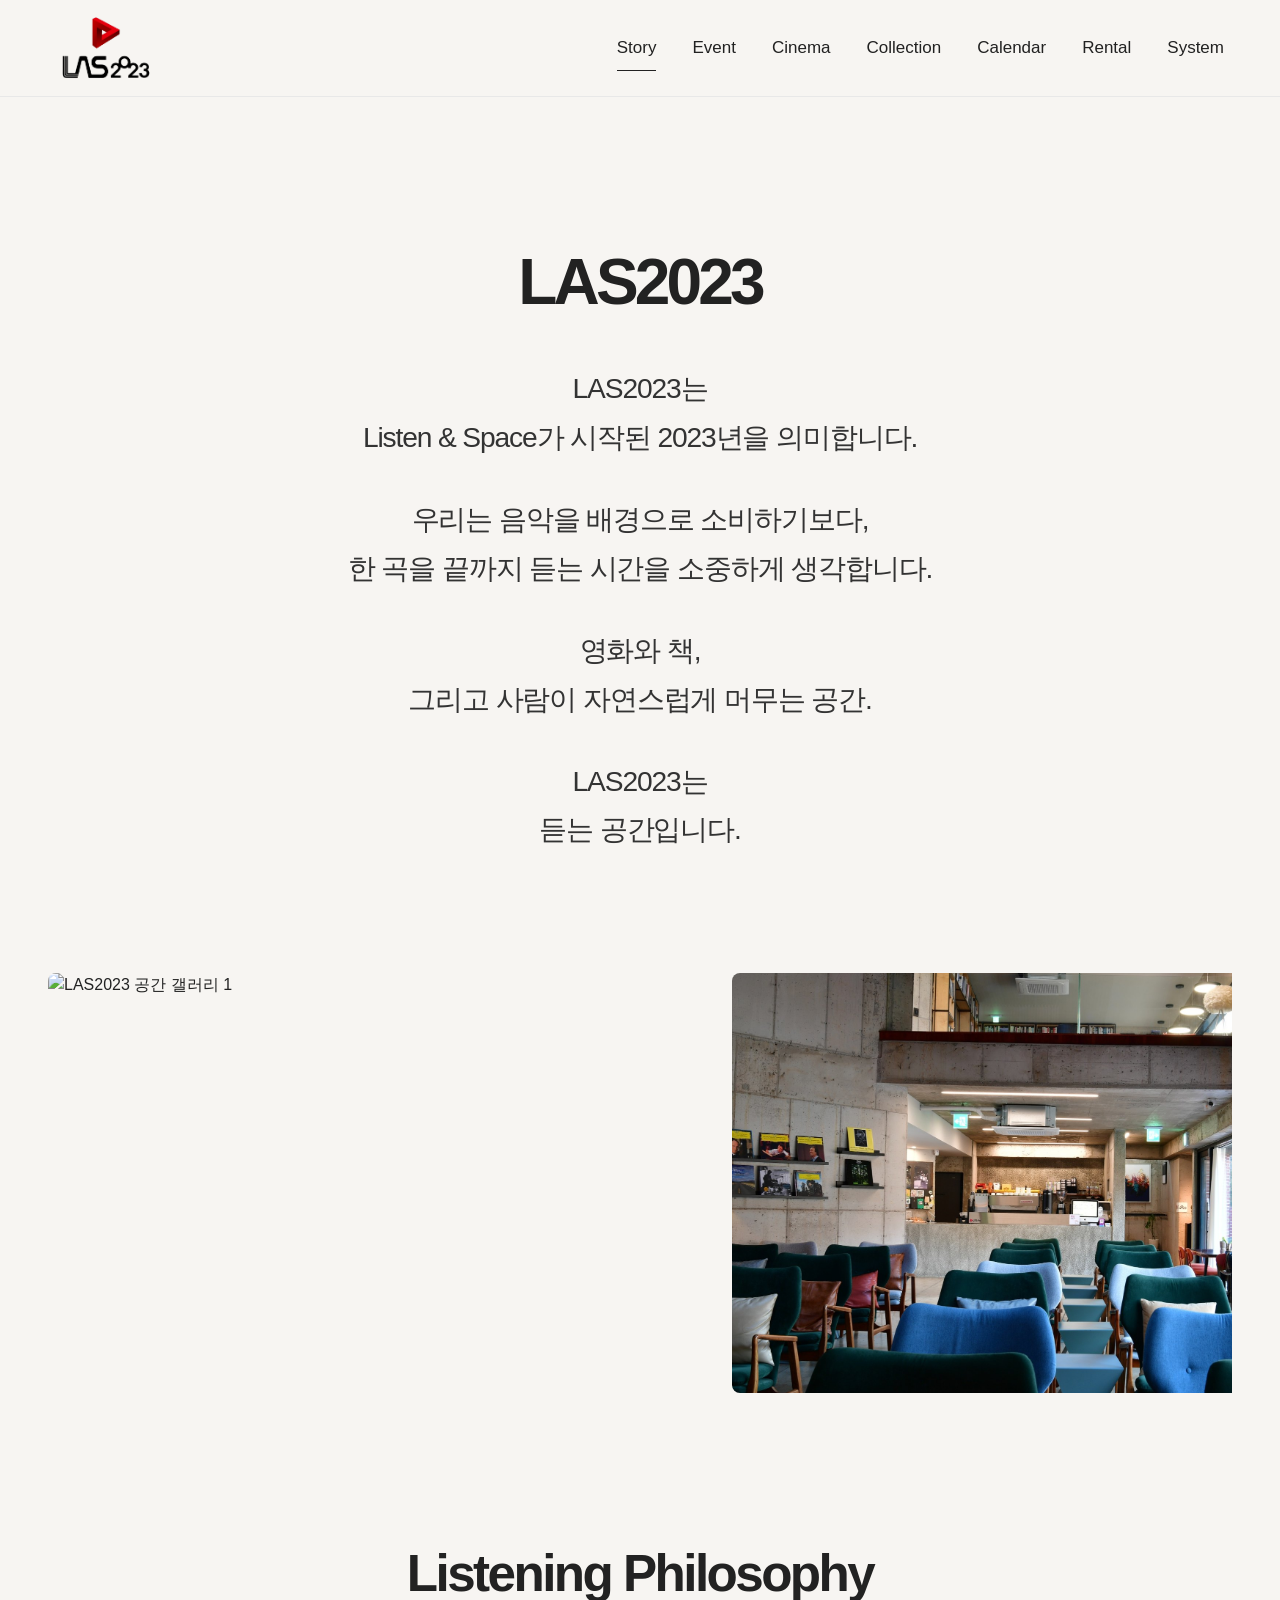
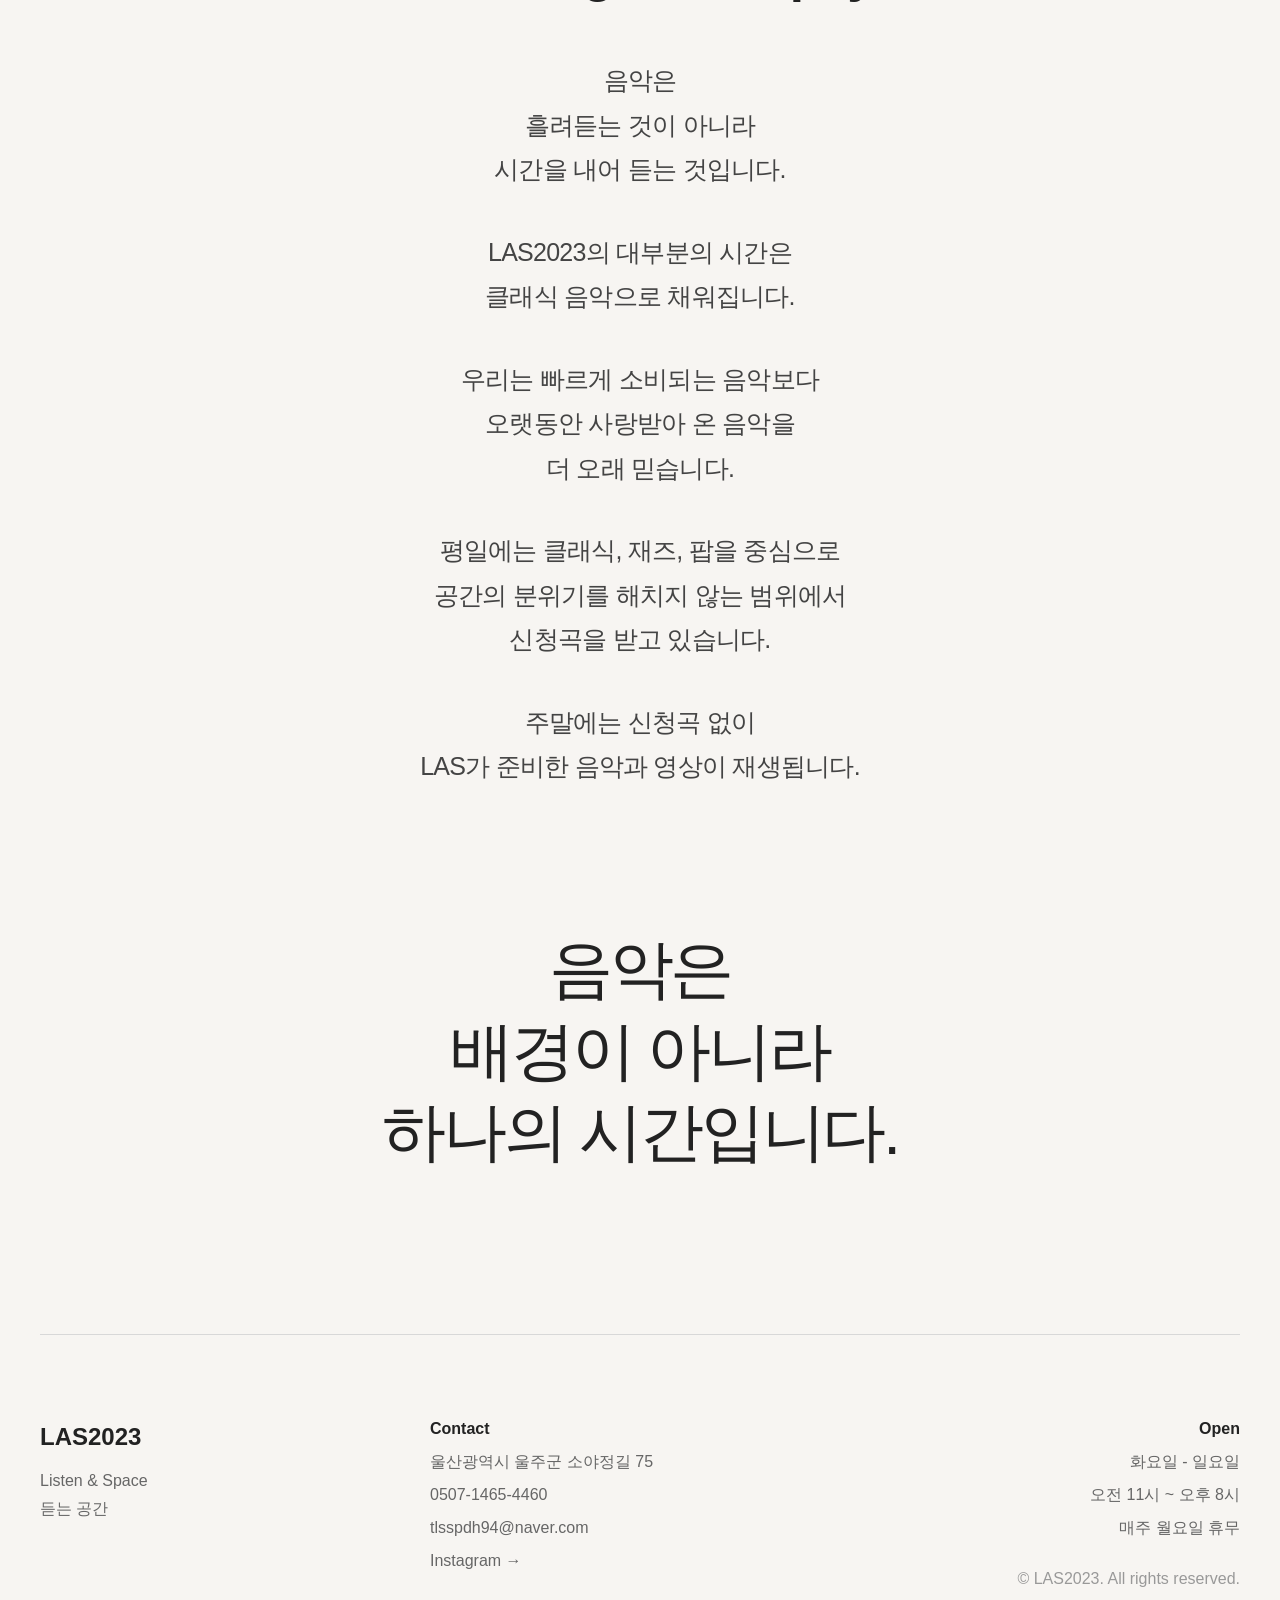
==== commit f42311b9: "Refine branding and Story page" ====
--- a/pages/about.html
+++ b/pages/about.html
@@ -12,21 +12,21 @@
 </script>
   <meta charset="UTF-8">
   <meta name="viewport" content="width=device-width, initial-scale=1.0">
-  <title>About | LAS2023</title>
-  <meta name="description" content="LAS2023의 철학과 공간 이야기를 소개합니다. 음악과 영상, 책과 사람이 각자의 속도로 머무는 복합 문화공간입니다.">
+  <title>Story | LAS2023</title>
+  <meta name="description" content="LAS2023의 듣는 공간에 대한 철학과 이야기를 소개합니다. 음악을 소비하기보다 한 곡을 끝까지 듣는 시간을 소중하게 생각합니다.">
   <meta name="robots" content="index, follow">
   <link rel="canonical" href="https://las2023.com/pages/about.html">
   <meta property="og:locale" content="ko_KR">
   <meta property="og:type" content="article">
   <meta property="og:site_name" content="LAS2023">
-  <meta property="og:title" content="About | LAS2023">
-  <meta property="og:description" content="LAS2023의 철학과 공간 이야기를 소개합니다. 음악과 영상, 책과 사람이 각자의 속도로 머무는 복합 문화공간입니다.">
+  <meta property="og:title" content="Story | LAS2023">
+  <meta property="og:description" content="LAS2023의 듣는 공간에 대한 철학과 이야기를 소개합니다. 음악을 소비하기보다 한 곡을 끝까지 듣는 시간을 소중하게 생각합니다.">
   <meta property="og:url" content="https://las2023.com/pages/about.html">
   <meta property="og:image" content="https://las2023.com/images/about/about-main.jpg">
   <meta property="og:image:alt" content="LAS2023">
   <meta name="twitter:card" content="summary_large_image">
-  <meta name="twitter:title" content="About | LAS2023">
-  <meta name="twitter:description" content="LAS2023의 철학과 공간 이야기를 소개합니다. 음악과 영상, 책과 사람이 각자의 속도로 머무는 복합 문화공간입니다.">
+  <meta name="twitter:title" content="Story | LAS2023">
+  <meta name="twitter:description" content="LAS2023의 듣는 공간에 대한 철학과 이야기를 소개합니다. 음악을 소비하기보다 한 곡을 끝까지 듣는 시간을 소중하게 생각합니다.">
   <meta name="twitter:image" content="https://las2023.com/images/about/about-main.jpg">
   <link rel="icon" type="image/png" href="../images/logo/logo.png">
   <link rel="apple-touch-icon" href="../images/logo/logo.png">
@@ -40,7 +40,7 @@
     </a>
     <nav id="mobileNavigation" class="nav" aria-label="Main navigation">
       <a href="../index.html" class="mobile-nav-home">Home</a>
-      <a href="about.html" aria-current="page">About</a>
+      <a href="about.html" aria-current="page">Story</a>
       <a href="event.html">Event</a>
       <a href="cinema.html">Cinema</a>
       <a href="collection.html">Collection</a>
@@ -66,11 +66,10 @@
   <section class="about-intro">
     <h2>LAS2023</h2>
     <div class="about-intro-copy">
-      <p>LAS2023은 Listen &amp; Space가 시작된 2023년을 의미합니다.</p>
-      <p>우리는 음악을 단순히 배경으로 소비하지 않고,<br>한 곡을 천천히 듣는 시간을 소중하게 생각합니다.</p>
-      <p>영화는 잠시 다른 삶을 바라보는 창이며,<br>책은 오래 머물 수 있는 조용한 대화라고 믿습니다.</p>
-      <p>LAS2023은 커피를 마시는 장소를 넘어,<br>음악과 영상, 책과 사람이 자연스럽게 머무는 복합 문화공간을 지향합니다.</p>
-      <p>앞으로도 우리는 좋은 취향을 강요하기보다,<br>각자의 속도로 듣고, 보고, 머물 수 있는 시간을 제안하고자 합니다.</p>
+      <p>LAS2023는<br>Listen &amp; Space가 시작된 2023년을 의미합니다.</p>
+      <p>우리는 음악을 배경으로 소비하기보다,<br>한 곡을 끝까지 듣는 시간을 소중하게 생각합니다.</p>
+      <p>영화와 책,<br>그리고 사람이 자연스럽게 머무는 공간.</p>
+      <p>LAS2023는<br>듣는 공간입니다.</p>
     </div>
   </section>
 
@@ -82,8 +81,19 @@
     <img src="../images/about/gallery-05.jpg" alt="LAS2023 공간 갤러리 5">
   </section>
 
+  <section class="listening-philosophy">
+    <h2>Listening Philosophy</h2>
+    <div class="listening-philosophy-copy">
+      <p>음악은<br>흘려듣는 것이 아니라<br>시간을 내어 듣는 것입니다.</p>
+      <p>LAS2023의 대부분의 시간은<br>클래식 음악으로 채워집니다.</p>
+      <p>우리는 빠르게 소비되는 음악보다<br>오랫동안 사랑받아 온 음악을<br>더 오래 믿습니다.</p>
+      <p>평일에는 클래식, 재즈, 팝을 중심으로<br>공간의 분위기를 해치지 않는 범위에서<br>신청곡을 받고 있습니다.</p>
+      <p>주말에는 신청곡 없이<br>LAS가 준비한 음악과 영상이 재생됩니다.</p>
+    </div>
+  </section>
+
   <section class="about-closing">
-    <p>Listen.<br>Watch.<br>Stay.</p>
+    <p>음악은<br>배경이 아니라<br>하나의 시간입니다.</p>
   </section>
 </main>
 <footer class="site-footer">
@@ -97,7 +107,7 @@
     <p><a class="footer-address-link" href="https://naver.me/FjbnFukI" target="_blank" rel="noopener noreferrer">울산광역시 울주군 소야정길 75</a></p>
     <p><a href="tel:0507-1465-4460">0507-1465-4460</a></p>
     <p><a href="mailto:tlsspdh94@naver.com">tlsspdh94@naver.com</a></p>
-    <p><a href="https://www.instagram.com/las2023_official/" target="_blank" rel="noopener noreferrer">Instagram</a></p>
+    <p><a href="https://www.instagram.com/las2023_official/" target="_blank" rel="noopener noreferrer">Instagram →</a></p>
   </div>
   <div class="footer-hours">
     <p class="footer-title">Open</p>
--- a/css/style.css
+++ b/css/style.css
@@ -32,6 +32,30 @@
 img {
   max-width: 100%;
   height: auto;
+}
+
+@keyframes pageFadeIn {
+  from {
+    opacity: 0;
+    transform: translateY(12px);
+  }
+
+  to {
+    opacity: 1;
+    transform: translateY(0);
+  }
+}
+
+@media (prefers-reduced-motion: reduce) {
+  main,
+  .site-footer {
+    animation: none;
+  }
+}
+
+main,
+.site-footer {
+  animation: pageFadeIn 0.38s ease both;
 }
 
 /* ==========================
@@ -448,6 +472,23 @@
   font-size: clamp(38px, 4.4vw, 62px);
 }
 
+.home-story-note {
+  width: min(680px, 100%);
+  margin: 96px auto 0;
+  color: #333333;
+  text-align: center;
+}
+
+.home-story-note p {
+  font-size: clamp(22px, 2.6vw, 34px);
+  line-height: 1.62;
+  letter-spacing: -0.04em;
+}
+
+.home-story-note p + p {
+  margin-top: 32px;
+}
+
 .about-image img {
   width: 100%;
   height: 420px;
@@ -612,7 +653,7 @@
 .about-intro {
   width: min(860px, 100%);
   margin: 0 auto;
-  padding: 140px 0 120px;
+  padding: 150px 0 118px;
   text-align: center;
 }
 
@@ -623,15 +664,16 @@
 }
 
 .about-intro-copy {
-  max-width: 820px;
-  margin: 40px auto 0;
-  color: #444444;
-  font-size: 21px;
-  line-height: 1.82;
+  max-width: 760px;
+  margin: 48px auto 0;
+  color: #333333;
+  font-size: clamp(21px, 2.2vw, 30px);
+  line-height: 1.72;
+  letter-spacing: -0.04em;
 }
 
 .about-intro-copy p + p {
-  margin-top: 23px;
+  margin-top: 34px;
 }
 
 .page-split {
@@ -687,14 +729,40 @@
   cursor: grabbing;
 }
 
+.listening-philosophy {
+  width: min(780px, 100%);
+  margin: 0 auto;
+  padding: 12px 0 140px;
+  text-align: center;
+}
+
+.listening-philosophy h2 {
+  color: #222222;
+  font-size: clamp(34px, 4vw, 56px);
+  line-height: 1.12;
+  letter-spacing: -0.05em;
+}
+
+.listening-philosophy-copy {
+  margin: 56px auto 0;
+  color: #444444;
+  font-size: clamp(19px, 2vw, 25px);
+  line-height: 1.78;
+  letter-spacing: -0.03em;
+}
+
+.listening-philosophy-copy p + p {
+  margin-top: 38px;
+}
+
 .about-closing {
-  padding: 20px 0 150px;
+  padding: 0 0 160px;
   text-align: center;
 }
 
 .about-closing p {
-  font-size: clamp(42px, 5vw, 72px);
-  line-height: 1.35;
+  font-size: clamp(42px, 5vw, 76px);
+  line-height: 1.28;
   letter-spacing: -0.05em;
 }
 
@@ -1493,7 +1561,24 @@
   }
 
   .about-intro-copy p + p {
-    margin-top: 20px;
+    margin-top: 28px;
+  }
+
+  .home-story-note {
+    margin-top: 72px;
+  }
+
+  .listening-philosophy {
+    padding: 0 0 110px;
+  }
+
+  .listening-philosophy-copy {
+    margin-top: 42px;
+    font-size: 19px;
+  }
+
+  .listening-philosophy-copy p + p {
+    margin-top: 30px;
   }
 
   .about-closing {
@@ -1880,11 +1965,37 @@
   }
 
   .about-intro-copy p + p {
-    margin-top: 18px;
+    margin-top: 26px;
   }
 
   .about-intro {
     padding: 80px 0 80px;
+  }
+
+  .home-story-note {
+    margin-top: 64px;
+  }
+
+  .home-story-note p {
+    font-size: 22px;
+  }
+
+  .home-story-note p + p {
+    margin-top: 26px;
+  }
+
+  .listening-philosophy {
+    padding: 0 0 96px;
+  }
+
+  .listening-philosophy-copy {
+    margin-top: 36px;
+    font-size: 18px;
+    line-height: 1.75;
+  }
+
+  .listening-philosophy-copy p + p {
+    margin-top: 28px;
   }
 }
 
@@ -1929,7 +2040,7 @@
   }
 
   .logo img {
-    height: 42px;
+    height: 47px;
   }
 
   .mobile-nav-toggle {
@@ -2020,7 +2131,7 @@
   }
 
   .logo img {
-    height: 36px;
+    height: 40px;
   }
 
   .mobile-nav-toggle {
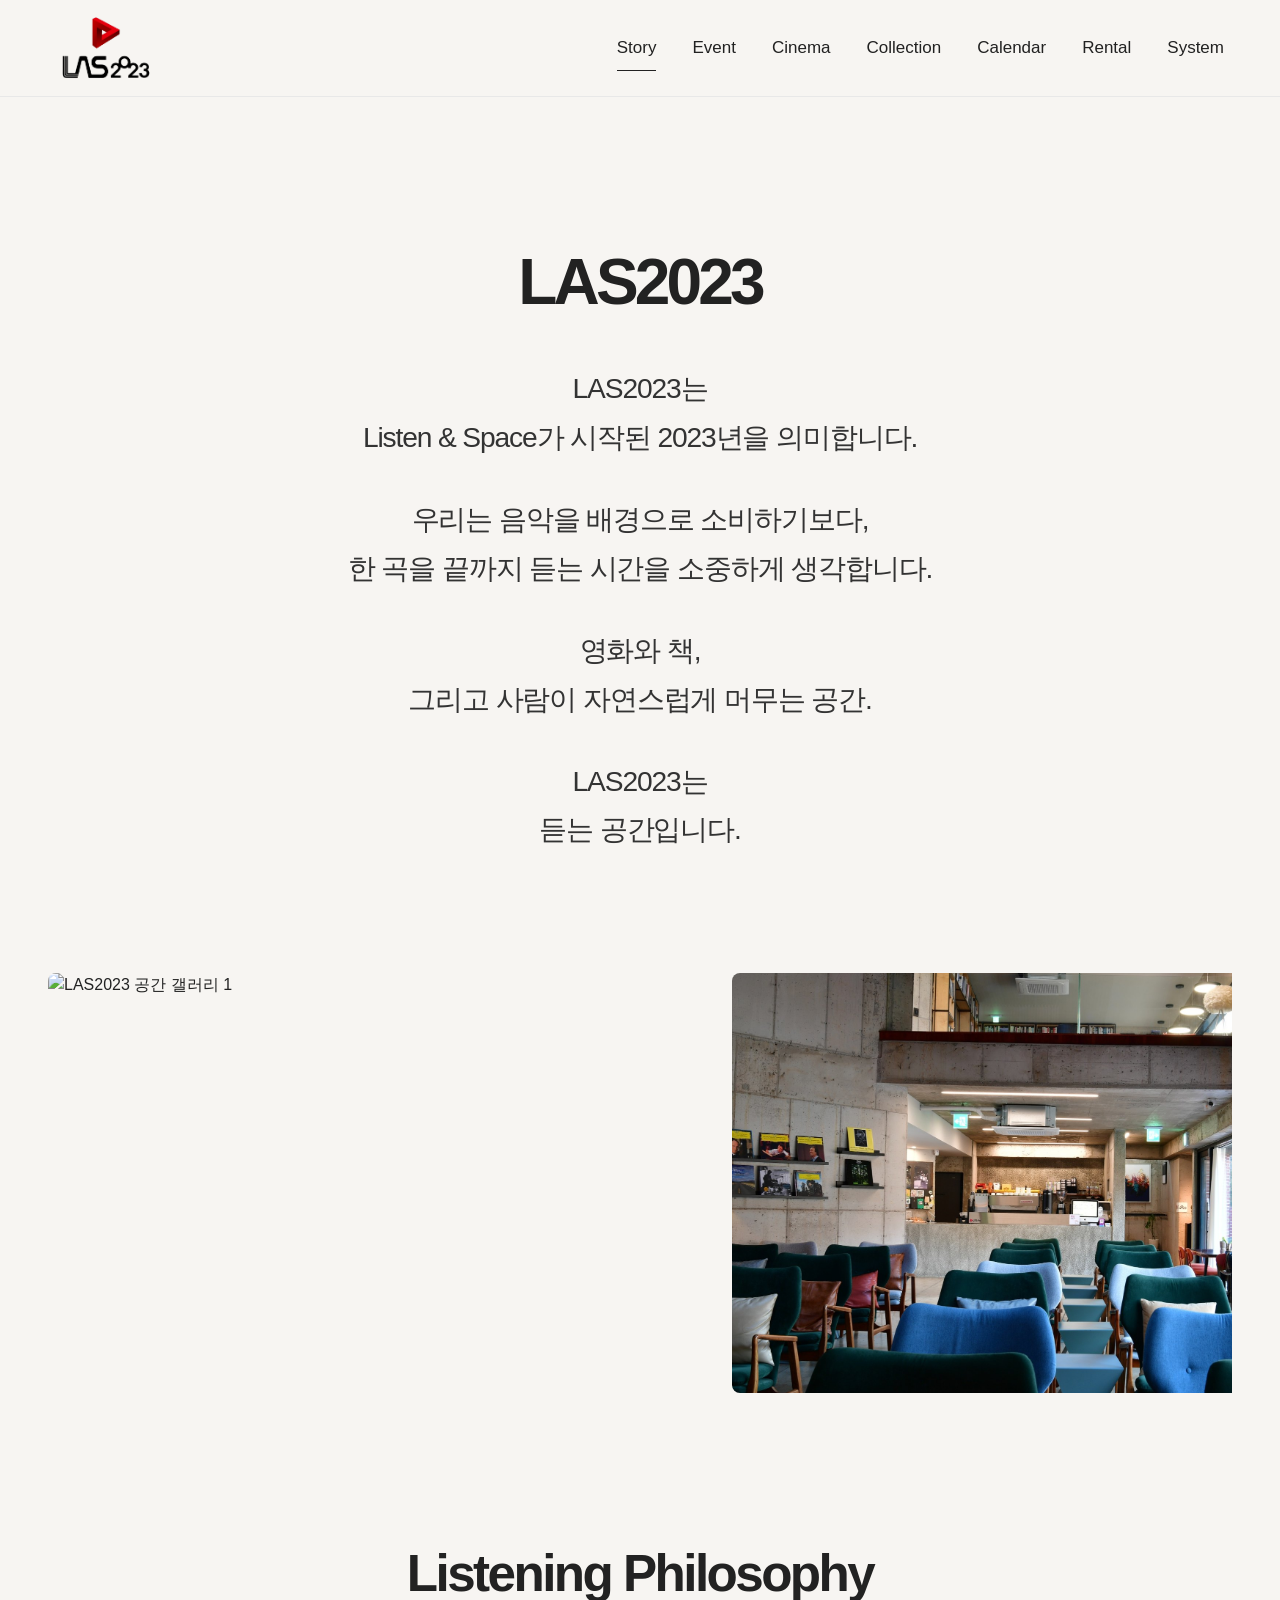
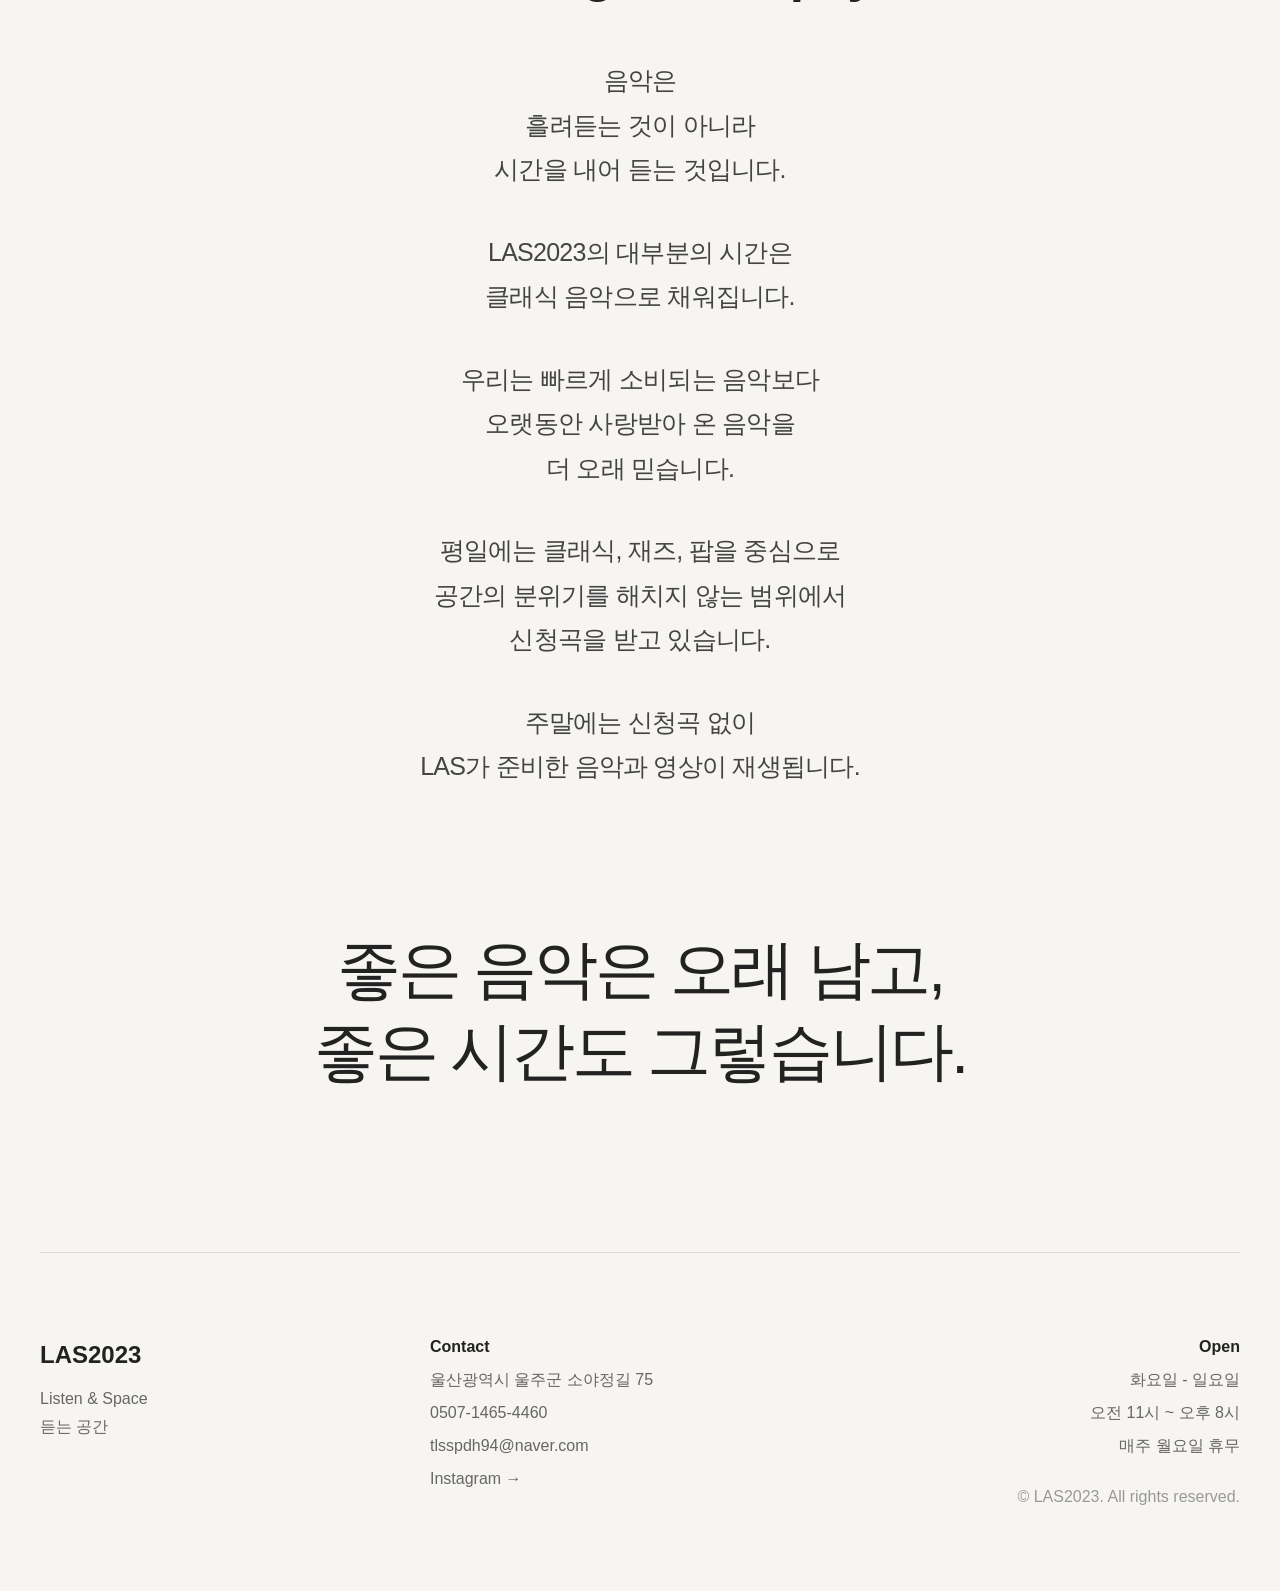
==== commit 36e855f6: "Refine branding and Story page" ====
--- a/pages/about.html
+++ b/pages/about.html
@@ -93,7 +93,7 @@
   </section>
 
   <section class="about-closing">
-    <p>음악은<br>배경이 아니라<br>하나의 시간입니다.</p>
+    <p>좋은 음악은 오래 남고,<br>좋은 시간도 그렇습니다.</p>
   </section>
 </main>
 <footer class="site-footer">
--- a/css/style.css
+++ b/css/style.css
@@ -472,23 +472,6 @@
   font-size: clamp(38px, 4.4vw, 62px);
 }
 
-.home-story-note {
-  width: min(680px, 100%);
-  margin: 96px auto 0;
-  color: #333333;
-  text-align: center;
-}
-
-.home-story-note p {
-  font-size: clamp(22px, 2.6vw, 34px);
-  line-height: 1.62;
-  letter-spacing: -0.04em;
-}
-
-.home-story-note p + p {
-  margin-top: 32px;
-}
-
 .about-image img {
   width: 100%;
   height: 420px;
@@ -1564,10 +1547,6 @@
     margin-top: 28px;
   }
 
-  .home-story-note {
-    margin-top: 72px;
-  }
-
   .listening-philosophy {
     padding: 0 0 110px;
   }
@@ -1970,18 +1949,6 @@
 
   .about-intro {
     padding: 80px 0 80px;
-  }
-
-  .home-story-note {
-    margin-top: 64px;
-  }
-
-  .home-story-note p {
-    font-size: 22px;
-  }
-
-  .home-story-note p + p {
-    margin-top: 26px;
   }
 
   .listening-philosophy {
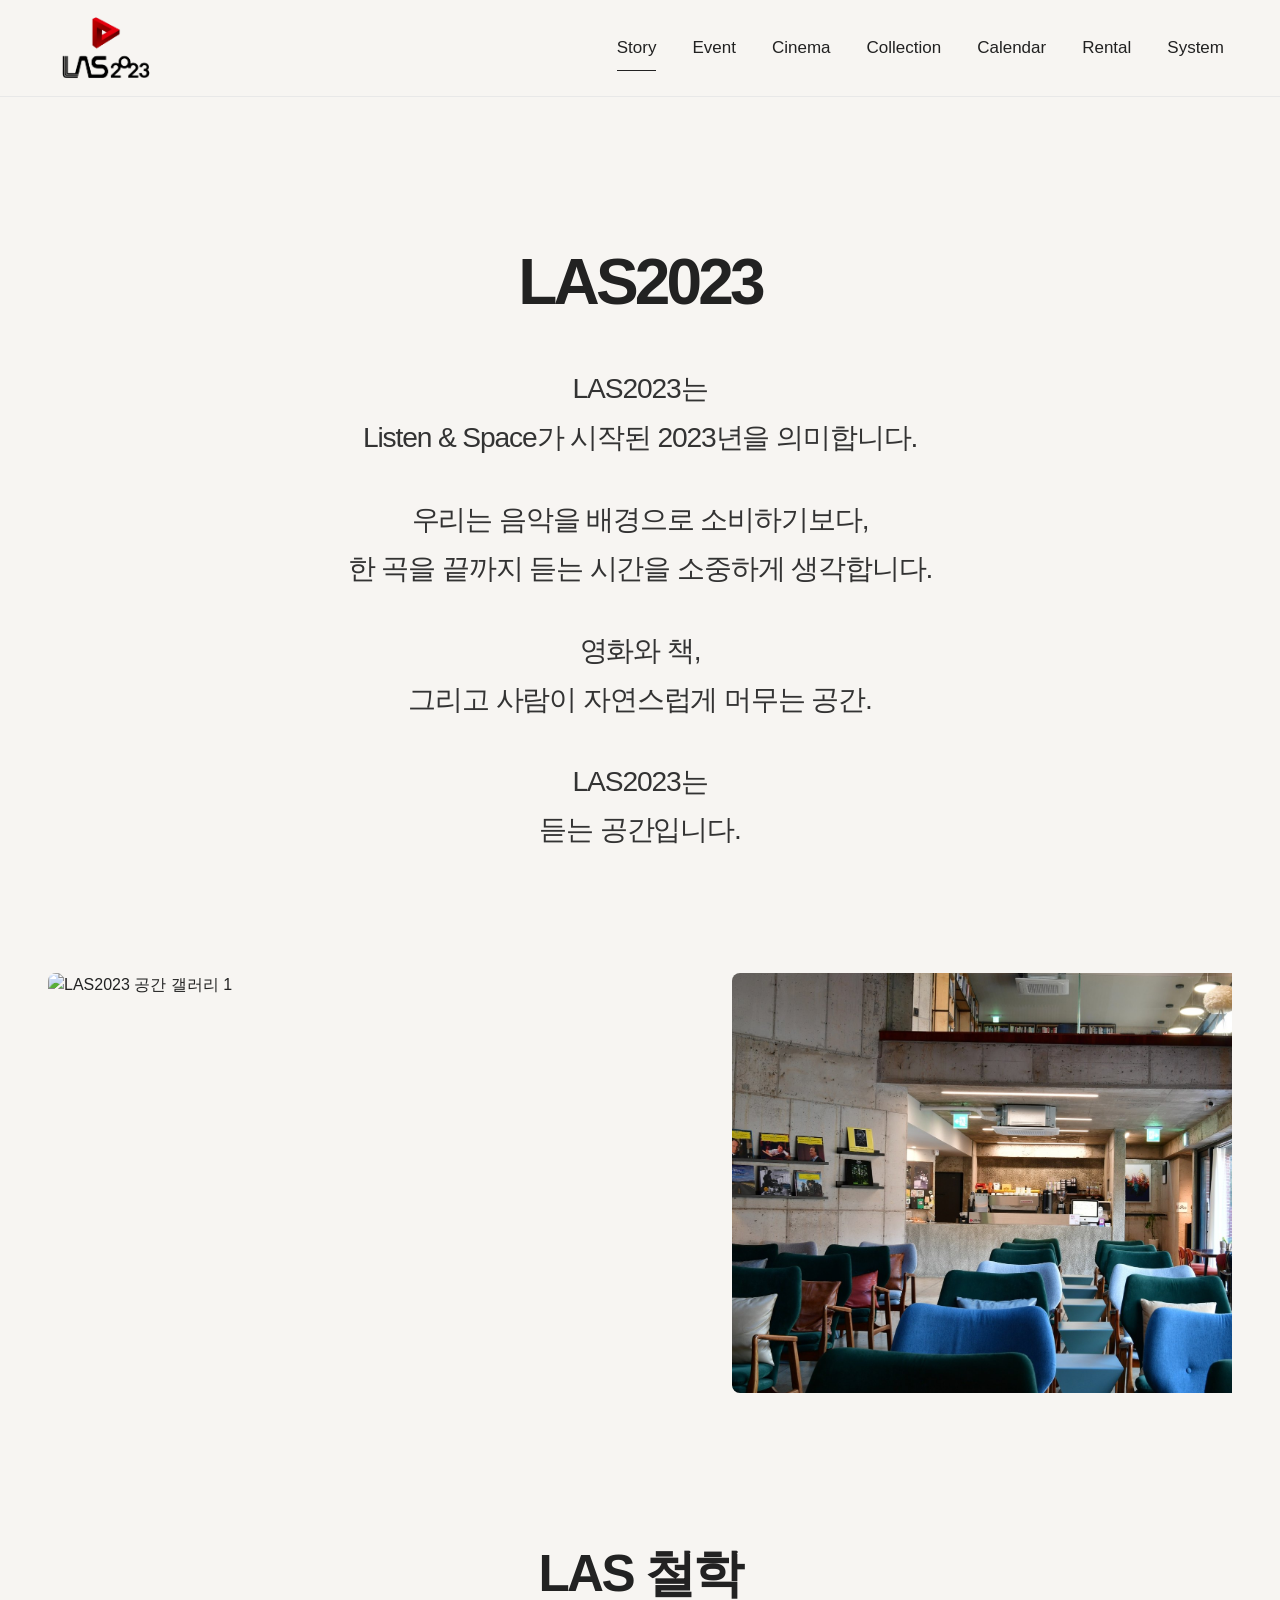
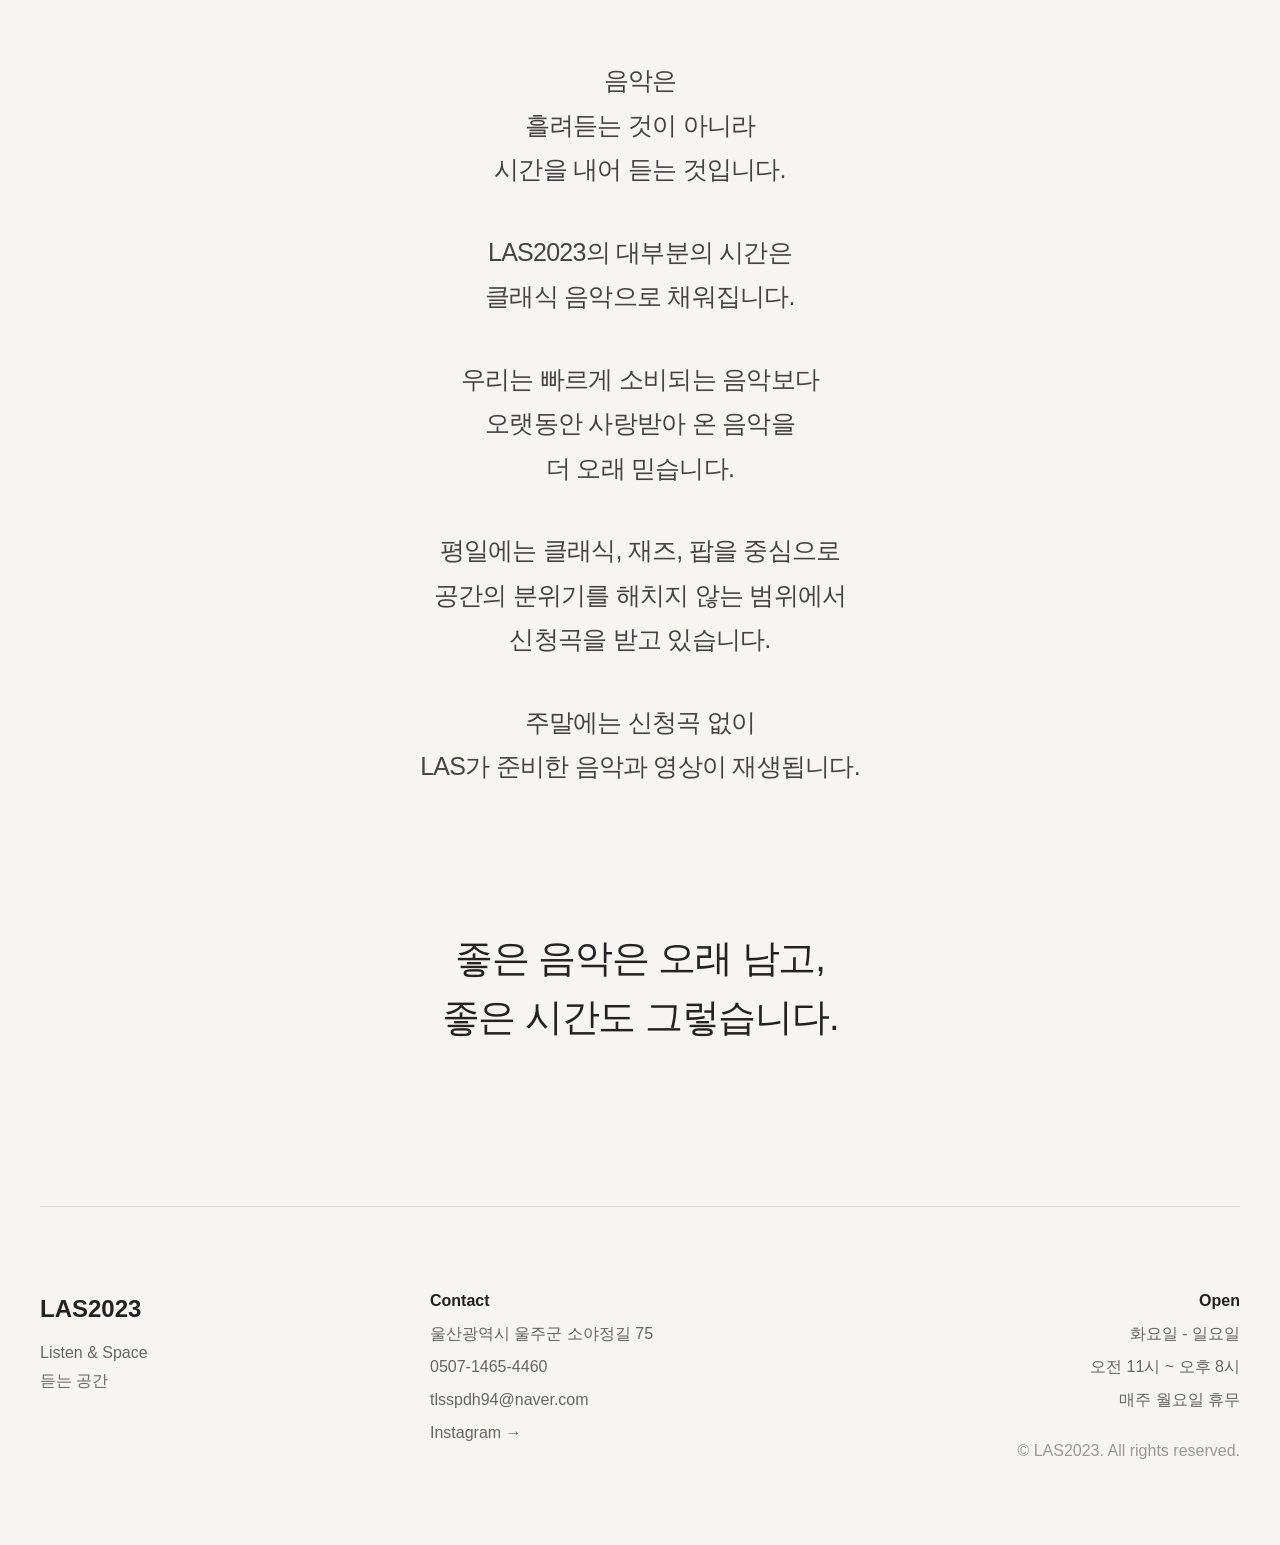
==== commit 8852b80a: "Refine Home Story CTA and Story philosophy" ====
--- a/pages/about.html
+++ b/pages/about.html
@@ -1,6 +1,7 @@
 <!DOCTYPE html>
 <html lang="ko">
 <head>
+  <meta name="naver-site-verification" content="4fccf7017ec834fa9333fbcea53274907fefbd2f" />
 <!-- Google tag (gtag.js) -->
 <script async src="https://www.googletagmanager.com/gtag/js?id=G-EZYYYD5T36"></script>
 <script>
@@ -82,7 +83,7 @@
   </section>
 
   <section class="listening-philosophy">
-    <h2>Listening Philosophy</h2>
+    <h2>LAS 철학</h2>
     <div class="listening-philosophy-copy">
       <p>음악은<br>흘려듣는 것이 아니라<br>시간을 내어 듣는 것입니다.</p>
       <p>LAS2023의 대부분의 시간은<br>클래식 음악으로 채워집니다.</p>
--- a/css/style.css
+++ b/css/style.css
@@ -744,9 +744,12 @@
 }
 
 .about-closing p {
-  font-size: clamp(42px, 5vw, 76px);
-  line-height: 1.28;
-  letter-spacing: -0.05em;
+  max-width: 720px;
+  margin: 0 auto;
+  font-size: clamp(28px, 3vw, 38px);
+  font-weight: 500;
+  line-height: 1.55;
+  letter-spacing: -0.03em;
 }
 
 /* ==========================
@@ -1564,6 +1567,10 @@
     padding: 0 0 110px;
   }
 
+  .about-closing p {
+    font-size: 28px;
+  }
+
   .collection-grid {
     grid-template-columns: 1fr 1fr;
   }
@@ -1963,6 +1970,12 @@
 
   .listening-philosophy-copy p + p {
     margin-top: 28px;
+  }
+
+  .about-closing p {
+    font-size: 24px;
+    line-height: 1.65;
+    letter-spacing: -0.02em;
   }
 }
 
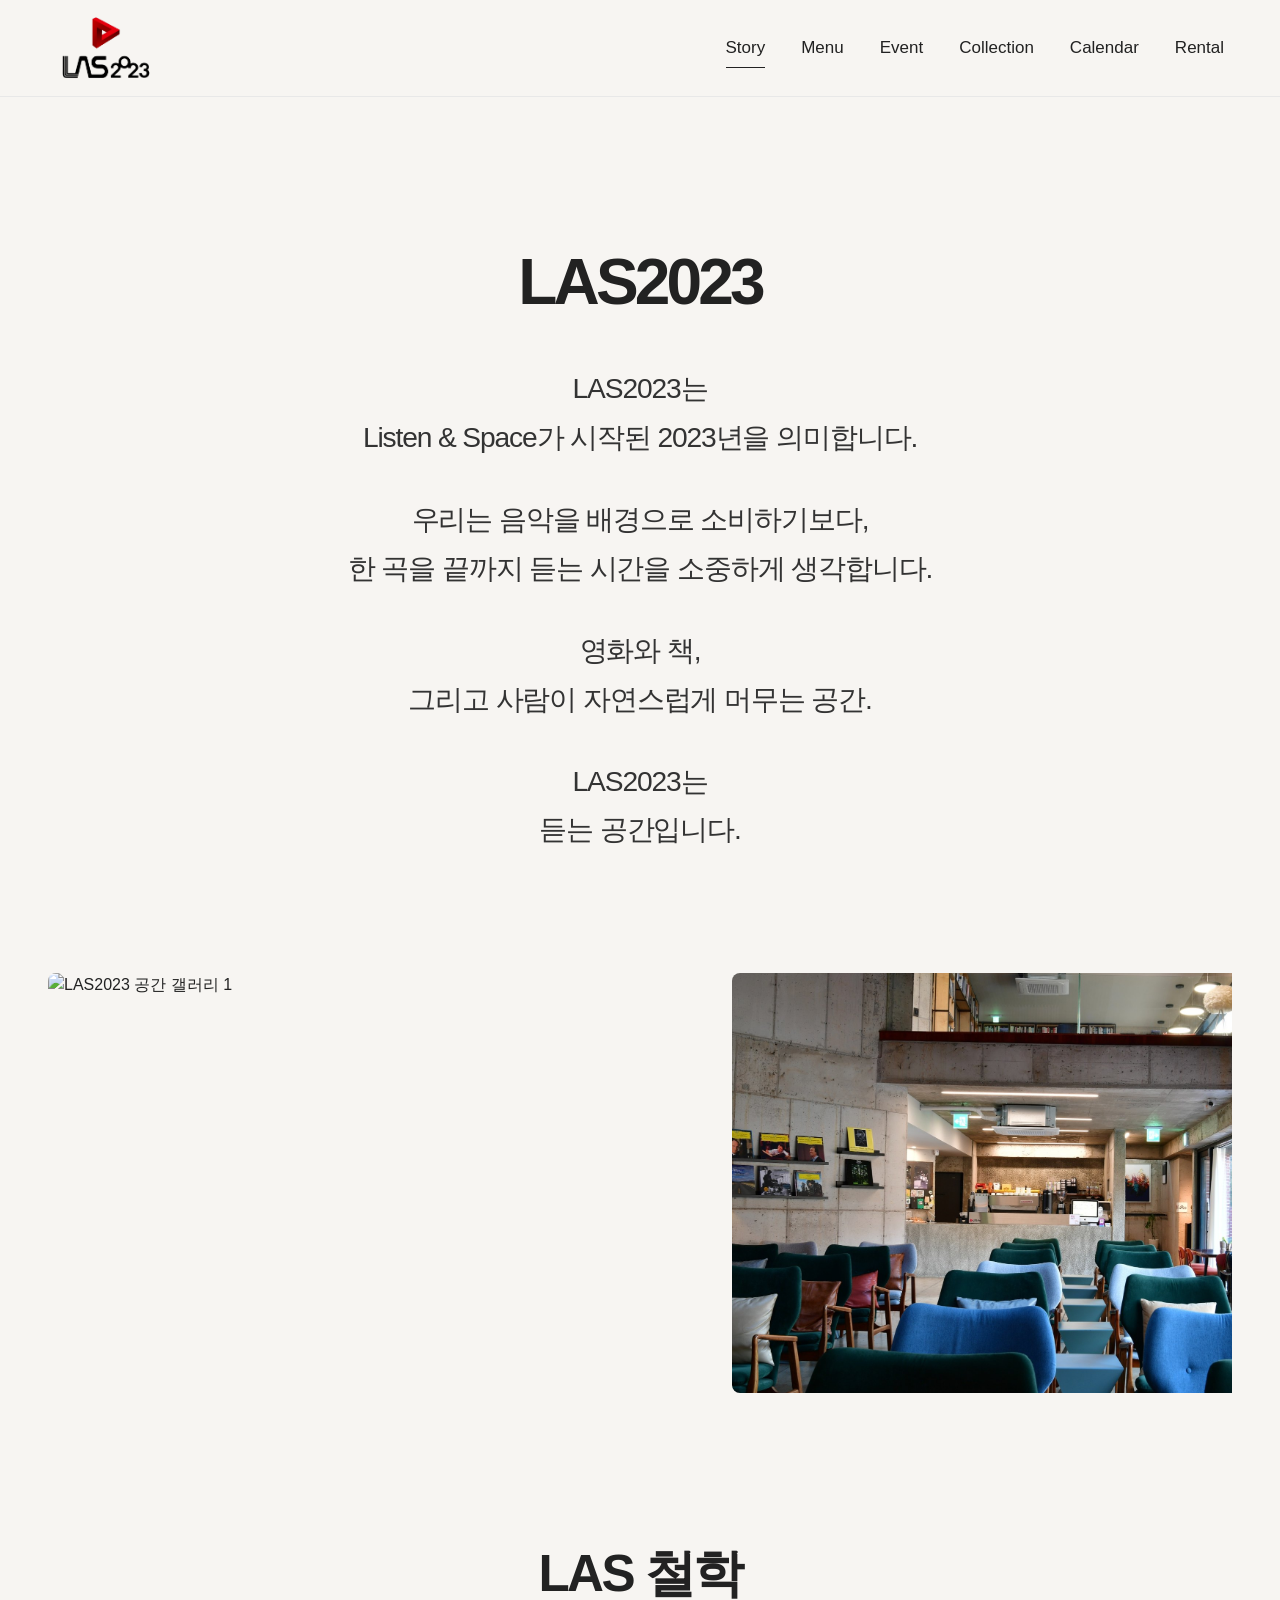
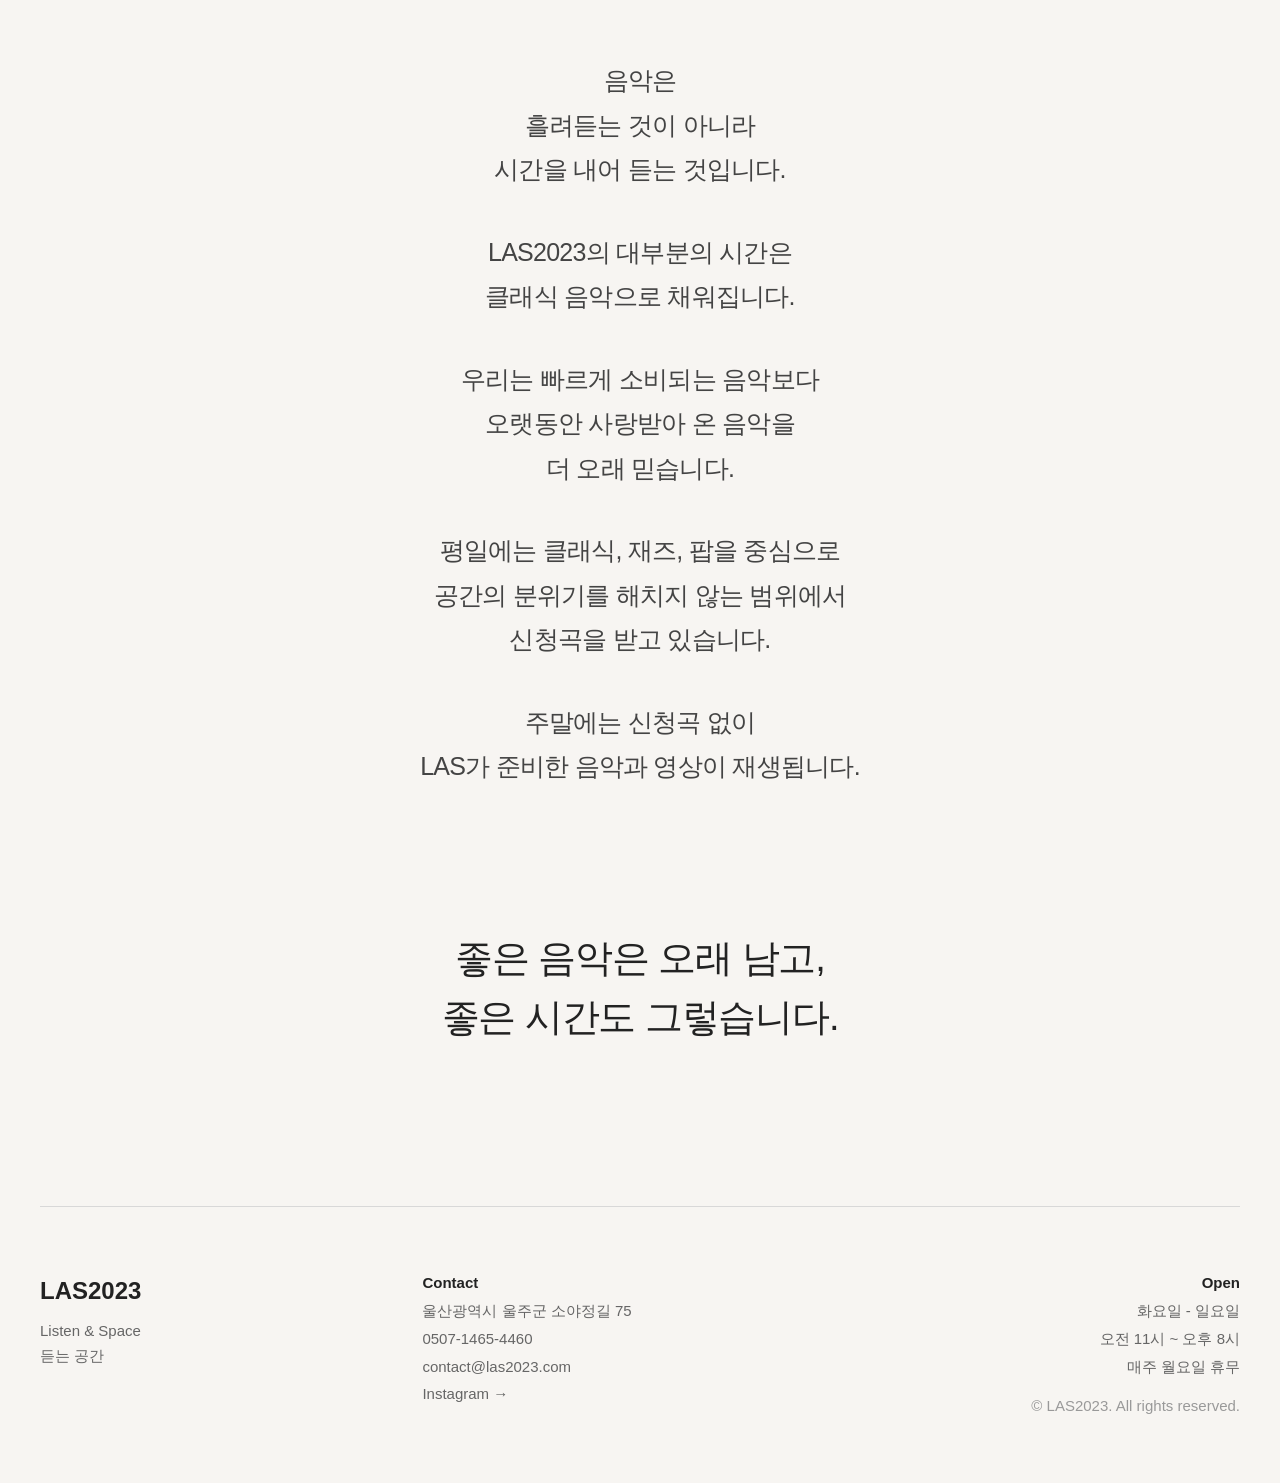
==== commit e259c17c: "Reorganize navigation menu and optimize site structure" ====
--- a/pages/about.html
+++ b/pages/about.html
@@ -13,22 +13,22 @@
 </script>
   <meta charset="UTF-8">
   <meta name="viewport" content="width=device-width, initial-scale=1.0">
-  <title>Story | LAS2023</title>
-  <meta name="description" content="LAS2023의 듣는 공간에 대한 철학과 이야기를 소개합니다. 음악을 소비하기보다 한 곡을 끝까지 듣는 시간을 소중하게 생각합니다.">
+  <title>LAS2023 | 클래식 음악 청음카페</title>
+  <meta name="description" content="클래식 음악과 영화, 책이 함께 머무는 울산의 청음카페.">
   <meta name="robots" content="index, follow">
   <link rel="canonical" href="https://las2023.com/pages/about.html">
   <meta property="og:locale" content="ko_KR">
   <meta property="og:type" content="article">
   <meta property="og:site_name" content="LAS2023">
-  <meta property="og:title" content="Story | LAS2023">
-  <meta property="og:description" content="LAS2023의 듣는 공간에 대한 철학과 이야기를 소개합니다. 음악을 소비하기보다 한 곡을 끝까지 듣는 시간을 소중하게 생각합니다.">
+  <meta property="og:title" content="LAS2023 | 클래식 음악 청음카페">
+  <meta property="og:description" content="클래식 음악과 영화, 책이 함께 머무는 울산의 청음카페.">
   <meta property="og:url" content="https://las2023.com/pages/about.html">
-  <meta property="og:image" content="https://las2023.com/images/about/about-main.jpg">
+  <meta property="og:image" content="https://las2023.com/images/og-main.jpg">
   <meta property="og:image:alt" content="LAS2023">
   <meta name="twitter:card" content="summary_large_image">
-  <meta name="twitter:title" content="Story | LAS2023">
-  <meta name="twitter:description" content="LAS2023의 듣는 공간에 대한 철학과 이야기를 소개합니다. 음악을 소비하기보다 한 곡을 끝까지 듣는 시간을 소중하게 생각합니다.">
-  <meta name="twitter:image" content="https://las2023.com/images/about/about-main.jpg">
+  <meta name="twitter:title" content="LAS2023 | 클래식 음악 청음카페">
+  <meta name="twitter:description" content="클래식 음악과 영화, 책이 함께 머무는 울산의 청음카페.">
+  <meta name="twitter:image" content="https://las2023.com/images/og-main.jpg">
   <link rel="icon" type="image/png" href="../images/logo/logo.png">
   <link rel="apple-touch-icon" href="../images/logo/logo.png">
   <link rel="stylesheet" href="../css/style.css">
@@ -41,18 +41,32 @@
     </a>
     <nav id="mobileNavigation" class="nav" aria-label="Main navigation">
       <a href="../index.html" class="mobile-nav-home">Home</a>
-      <a href="about.html" aria-current="page">Story</a>
-      <a href="event.html">Event</a>
-      <a href="cinema.html">Cinema</a>
-      <a href="collection.html">Collection</a>
-      <a href="calendar.html">Calendar</a>
-      <a href="rental.html">Rental</a>
-      <a href="system.html">System</a>
-      <div class="mobile-nav-contact" aria-label="Contact">
-        <strong>LAS2023</strong>
-        <a href="https://naver.me/FjbnFukI" target="_blank" rel="noopener noreferrer">Address</a>
-        <a href="https://www.instagram.com/las2023_official/" target="_blank" rel="noopener noreferrer">Instagram</a>
+      <div class="nav-group is-active">
+        <button class="nav-parent" type="button" aria-haspopup="true">Story</button>
+        <div class="nav-submenu">
+          <a href="../pages/about.html" aria-current="page">About Us</a>
+          <a href="../pages/system.html">System</a>
+        </div>
       </div>
+      <div class="nav-group">
+        <button class="nav-parent" type="button" aria-haspopup="true">Menu</button>
+        <div class="nav-submenu">
+          <a href="../pages/menu-coffee.html">Coffee</a>
+          <a href="../pages/menu-drinks.html">Drinks</a>
+          <a href="../pages/menu-tea.html">Tea</a>
+          <a href="../pages/menu-desserts.html">Desserts</a>
+        </div>
+      </div>
+      <div class="nav-group">
+        <button class="nav-parent" type="button" aria-haspopup="true">Event</button>
+        <div class="nav-submenu">
+          <a href="../pages/cinema.html">Cinema</a>
+          <a href="../pages/concert-rental.html">Concert &amp; Rental</a>
+        </div>
+      </div>
+      <a href="../pages/collection.html">Collection</a>
+      <a href="../pages/calendar.html">Calendar</a>
+      <a href="../pages/rental.html">Rental</a>
     </nav>
     <button class="mobile-nav-toggle" type="button" aria-label="메뉴 열기" aria-controls="mobileNavigation" aria-expanded="false">
       <svg class="mobile-nav-icon" viewBox="0 0 24 24" aria-hidden="true" focusable="false">
@@ -107,7 +121,7 @@
     <p class="footer-title">Contact</p>
     <p><a class="footer-address-link" href="https://naver.me/FjbnFukI" target="_blank" rel="noopener noreferrer">울산광역시 울주군 소야정길 75</a></p>
     <p><a href="tel:0507-1465-4460">0507-1465-4460</a></p>
-    <p><a href="mailto:tlsspdh94@naver.com">tlsspdh94@naver.com</a></p>
+    <p>contact@las2023.com</p>
     <p><a href="https://www.instagram.com/las2023_official/" target="_blank" rel="noopener noreferrer">Instagram →</a></p>
   </div>
   <div class="footer-hours">
--- a/css/style.css
+++ b/css/style.css
@@ -123,16 +123,27 @@
   flex-wrap: nowrap;
 }
 
-.nav a {
+.nav-group {
   position: relative;
+}
+
+.nav a,
+.nav-parent {
+  position: relative;
+  padding: 0;
+  border: 0;
+  background: transparent;
   font-size: 17px;
   font-weight: 500;
+  font-family: inherit;
   color: #222222;
   white-space: nowrap;
+  cursor: pointer;
   transition: color 0.25s ease;
 }
 
-.nav a::after {
+.nav a::after,
+.nav-parent::after {
   content: "";
   position: absolute;
   left: 0;
@@ -145,22 +156,57 @@
   transition: transform 0.25s ease;
 }
 
-.nav a:hover {
+.nav a:hover,
+.nav-parent:hover,
+.nav-group:focus-within .nav-parent {
   color: #555555;
 }
 
-.nav a[aria-current="page"]::after {
+.nav a[aria-current="page"]::after,
+.nav-group.is-active > .nav-parent::after {
   transform: scaleX(1);
   transform-origin: left;
 }
 
-.nav a[aria-current="page"] {
+.nav a[aria-current="page"],
+.nav-group.is-active > .nav-parent {
   color: #222222;
 }
 
+.nav-submenu {
+  position: absolute;
+  top: calc(100% + 22px);
+  left: 50%;
+  min-width: 190px;
+  padding: 18px 20px;
+  display: grid;
+  gap: 14px;
+  background: rgba(247, 245, 242, 0.98);
+  border: 1px solid #d8d8d8;
+  opacity: 0;
+  visibility: hidden;
+  transform: translate(-50%, -8px);
+  transition: opacity 0.22s ease, transform 0.22s ease, visibility 0.22s ease;
+}
+
+.nav-group:hover .nav-submenu,
+.nav-group:focus-within .nav-submenu {
+  opacity: 1;
+  visibility: visible;
+  transform: translate(-50%, 0);
+}
+
+.nav-submenu a {
+  font-size: 15px;
+  font-weight: 400;
+}
+
+.nav-submenu a::after {
+  bottom: -5px;
+}
+
 .mobile-nav-home,
-.mobile-nav-toggle,
-.mobile-nav-contact {
+.mobile-nav-toggle {
   display: none;
 }
 
@@ -318,6 +364,11 @@
   font-size: 17px;
   border-bottom: 1px solid #222222;
   padding-bottom: 4px;
+}
+
+.text-link.inline-link {
+  margin-top: 0;
+  font-size: inherit;
 }
 
 /* ==========================
@@ -553,15 +604,15 @@
 .site-footer {
   width: min(1200px, calc(100% - 80px));
   margin: 0 auto;
-  padding: 80px 0;
+  padding: 64px 0;
   border-top: 1px solid #d8d8d8;
   display: grid;
-  grid-template-columns: 1fr 1.2fr 1fr;
-  gap: 40px;
+  grid-template-columns: minmax(180px, 0.9fr) minmax(260px, 1.2fr) minmax(220px, 0.9fr);
+  gap: 56px;
   align-items: start;
   color: #666666;
-  font-size: 16px;
-  line-height: 1.8;
+  font-size: 15px;
+  line-height: 1.65;
 }
 
 .site-footer strong {
@@ -592,7 +643,7 @@
 .footer-hours {
   display: flex;
   flex-direction: column;
-  gap: 4px;
+  gap: 3px;
 }
 
 .footer-hours {
@@ -605,7 +656,7 @@
 }
 
 .footer-hours p:last-child {
-  margin-top: 18px;
+  margin-top: 12px;
   color: #999999;
 }
 
@@ -1026,6 +1077,79 @@
 }
 
 /* ==========================
+   Menu & Event Gallery
+========================== */
+
+.menu-page,
+.event-gallery-page {
+  width: min(1200px, calc(100% - 80px));
+}
+
+.menu-hero,
+.event-gallery-hero {
+  text-align: center;
+}
+
+.menu-hero p,
+.event-gallery-hero p {
+  margin-left: auto;
+  margin-right: auto;
+}
+
+.menu-grid,
+.event-gallery-grid {
+  padding: 0 0 140px;
+  display: grid;
+  grid-template-columns: repeat(3, minmax(0, 1fr));
+  gap: 48px 32px;
+}
+
+.menu-card,
+.event-gallery-card {
+  min-width: 0;
+  text-align: center;
+}
+
+.menu-card-image,
+.event-gallery-image {
+  position: relative;
+  width: 100%;
+  aspect-ratio: 4 / 5;
+  display: grid;
+  place-items: center;
+  border: 1px solid #d8d8d8;
+  border-radius: 8px;
+  overflow: hidden;
+}
+
+.menu-card-image::before,
+.event-gallery-image::before {
+  content: "Image";
+  color: #999999;
+  font-size: 14px;
+  letter-spacing: 0.04em;
+}
+
+.menu-card-image img,
+.event-gallery-image img {
+  position: absolute;
+  inset: 0;
+  width: 100%;
+  height: 100%;
+  object-fit: cover;
+}
+
+.menu-card h2,
+.event-gallery-card h2 {
+  margin-top: 18px;
+  color: #222222;
+  font-size: 18px;
+  font-weight: 500;
+  line-height: 1.4;
+  letter-spacing: -0.02em;
+}
+
+/* ==========================
    Calendar
 ========================== */
 
@@ -1144,6 +1268,13 @@
   color: transparent;
 }
 
+.calendar-date-line {
+  display: flex;
+  align-items: baseline;
+  gap: 8px;
+  min-width: 0;
+}
+
 .calendar-date {
   color: #222222;
   font-size: 18px;
@@ -1151,7 +1282,7 @@
 }
 
 .calendar-day.is-holiday .calendar-date {
-  display: inline-block;
+  display: inline;
 }
 
 .calendar-day.is-sunday .calendar-date,
@@ -1160,13 +1291,13 @@
 }
 
 .calendar-holiday {
-  display: inline-block;
+  display: inline;
   margin-top: 0;
-  margin-left: 8px;
+  margin-left: 0;
   color: var(--accent-color);
   font-size: 14px;
   line-height: 1.35;
-  vertical-align: baseline;
+  white-space: nowrap;
 }
 
 .calendar-event {
@@ -1381,17 +1512,12 @@
 
   .nav {
     gap: 22px;
-    overflow-x: auto;
+    overflow: visible;
     padding-bottom: 0;
-    -webkit-overflow-scrolling: touch;
-    scrollbar-width: none;
-  }
-
-  .nav::-webkit-scrollbar {
-    display: none;
-  }
-
-  .nav a {
+  }
+
+  .nav a,
+  .nav-parent {
     font-size: 15px;
     white-space: nowrap;
   }
@@ -1504,6 +1630,18 @@
     padding-bottom: 88px;
   }
 
+  .menu-page,
+  .event-gallery-page {
+    width: min(100% - 32px, 1200px);
+  }
+
+  .menu-grid,
+  .event-gallery-grid {
+    grid-template-columns: repeat(2, minmax(0, 1fr));
+    gap: 36px 24px;
+    padding-bottom: 100px;
+  }
+
   .system-page {
     width: min(100% - 32px, 1200px);
   }
@@ -1648,7 +1786,10 @@
 
   .site-footer {
     grid-template-columns: 1fr;
-    padding: 56px 0;
+    gap: 24px;
+    padding: 44px 0;
+    font-size: 14px;
+    line-height: 1.55;
   }
 
   .footer-hours {
@@ -1777,6 +1918,18 @@
     grid-template-columns: 1fr;
   }
 
+  .menu-grid,
+  .event-gallery-grid {
+    grid-template-columns: 1fr;
+    gap: 32px;
+    padding-bottom: 84px;
+  }
+
+  .menu-card-image,
+  .event-gallery-image {
+    aspect-ratio: 4 / 4.6;
+  }
+
   #collectionSearch {
     font-size: 30px;
   }
@@ -1844,8 +1997,13 @@
 
   .calendar-holiday {
     margin-top: 0;
-    margin-left: 3px;
     font-size: 9px;
+    line-height: 1.2;
+  }
+
+  .calendar-date-line {
+    gap: 3px;
+    align-items: center;
   }
 
   .calendar-status {
@@ -2032,28 +2190,6 @@
 
   .mobile-nav-home {
     display: block;
-  }
-
-  .mobile-nav-contact {
-    margin-top: 22px;
-    padding-top: 22px;
-    display: grid;
-    gap: 10px;
-    border-top: 1px solid #d8d8d8;
-  }
-
-  .mobile-nav-contact strong {
-    color: #222222;
-    font-size: 17px;
-    line-height: 1.4;
-  }
-
-  .mobile-nav-contact a {
-    padding: 0;
-    border-bottom: 0;
-    color: #666666;
-    font-size: 15px;
-    line-height: 1.5;
   }
 
   .nav {
@@ -2086,7 +2222,38 @@
     pointer-events: auto;
   }
 
-  .nav a {
+  .nav-group {
+    border-bottom: 1px solid #e2e2e2;
+  }
+
+  .nav-parent {
+    width: 100%;
+    padding: 18px 0 12px;
+    font-size: 22px;
+    line-height: 1.2;
+    text-align: left;
+  }
+
+  .nav-submenu {
+    position: static;
+    min-width: 0;
+    padding: 0 0 14px 16px;
+    gap: 10px;
+    border: 0;
+    background: transparent;
+    opacity: 1;
+    visibility: visible;
+    transform: none;
+  }
+
+  .nav-submenu a {
+    padding: 8px 0;
+    border-bottom: 0;
+    color: #666666;
+    font-size: 16px;
+  }
+
+  .nav > a {
     padding: 18px 0;
     border-bottom: 1px solid #e2e2e2;
     font-size: 22px;
@@ -2094,7 +2261,8 @@
     white-space: normal;
   }
 
-  .nav a::after {
+  .nav a::after,
+  .nav-parent::after {
     display: none;
   }
 }
@@ -2125,13 +2293,22 @@
     padding: 18px 24px 26px;
   }
 
-  .nav a {
+  .nav > a,
+  .nav-parent {
     padding: 17px 0;
     font-size: 20px;
   }
 
-  .mobile-nav-contact {
-    margin-top: 20px;
-    padding-top: 20px;
-  }
-}
+  .nav-parent {
+    padding-bottom: 10px;
+  }
+
+  .nav-submenu {
+    padding-left: 14px;
+    padding-bottom: 12px;
+  }
+
+  .nav-submenu a {
+    font-size: 15px;
+  }
+}
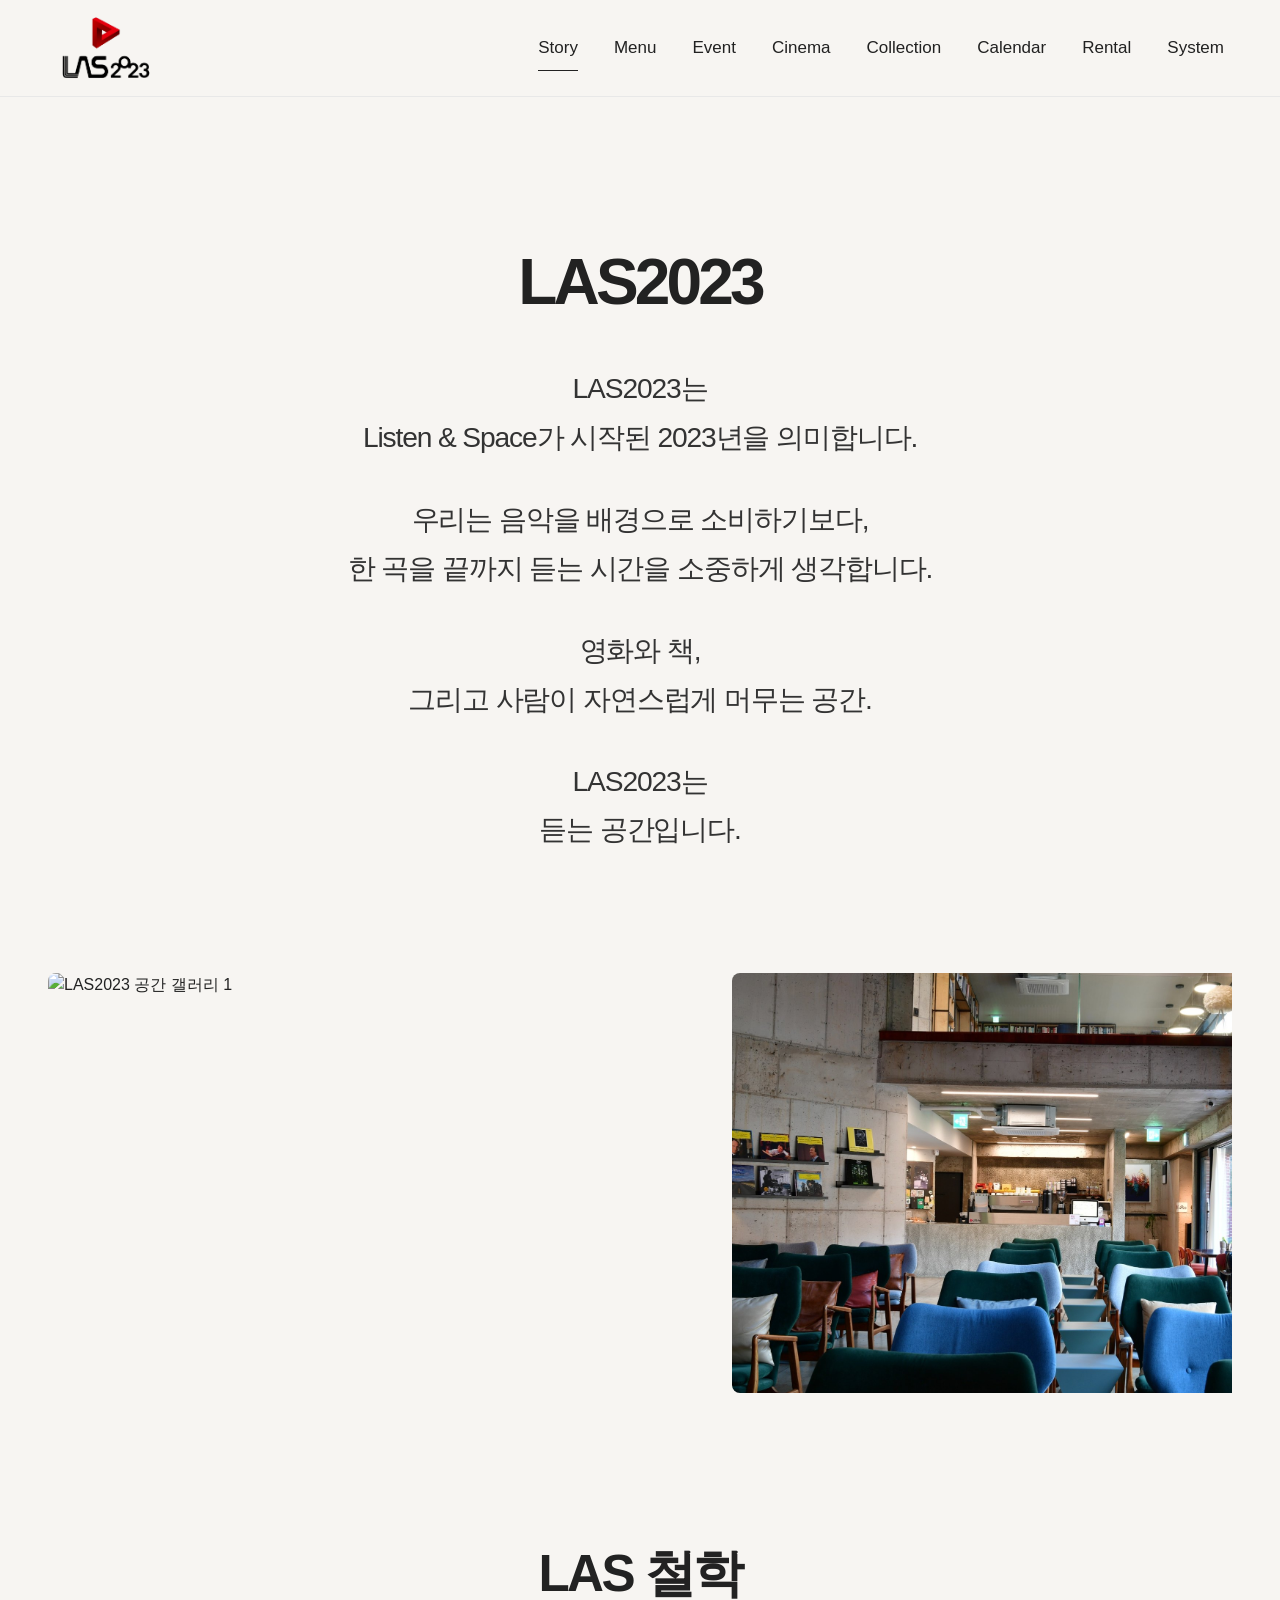
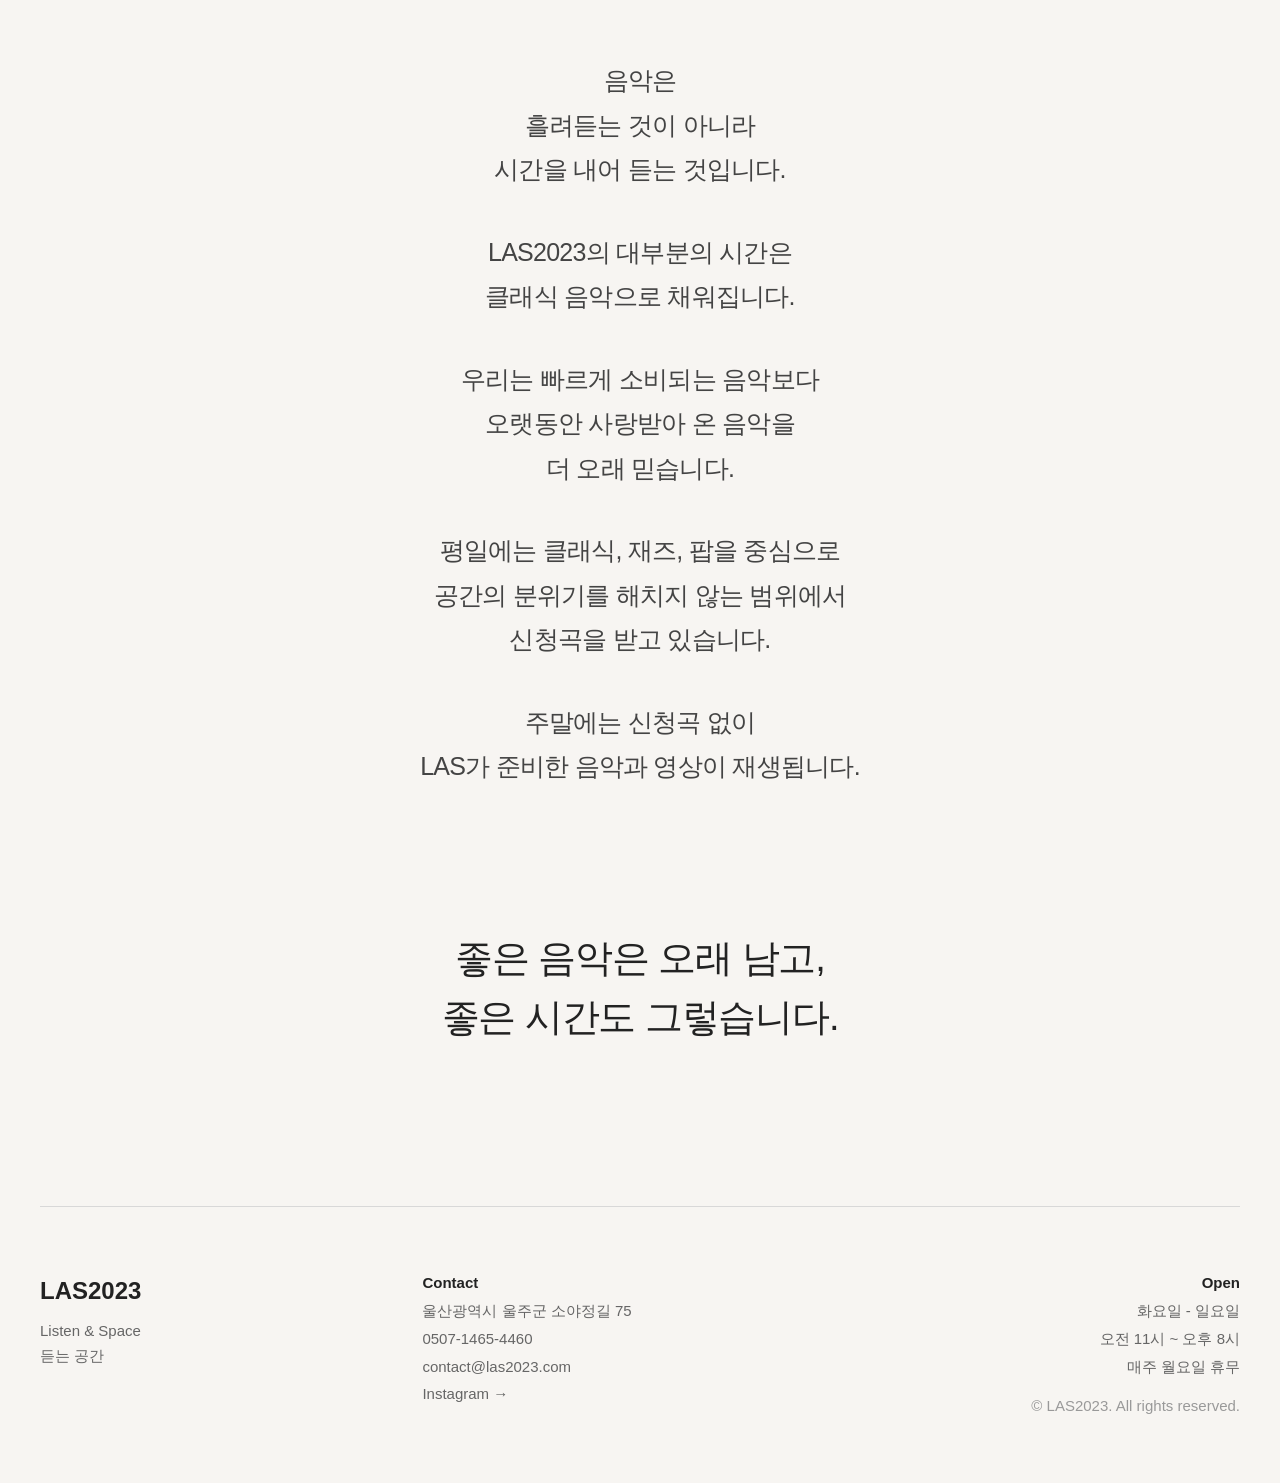
==== commit f51f97e4: "Simplify navigation and add single menu page" ====
--- a/pages/about.html
+++ b/pages/about.html
@@ -40,33 +40,14 @@
       <img src="../images/logo/logo.png" alt="LAS2023">
     </a>
     <nav id="mobileNavigation" class="nav" aria-label="Main navigation">
-      <a href="../index.html" class="mobile-nav-home">Home</a>
-      <div class="nav-group is-active">
-        <button class="nav-parent" type="button" aria-haspopup="true">Story</button>
-        <div class="nav-submenu">
-          <a href="../pages/about.html" aria-current="page">About Us</a>
-          <a href="../pages/system.html">System</a>
-        </div>
-      </div>
-      <div class="nav-group">
-        <button class="nav-parent" type="button" aria-haspopup="true">Menu</button>
-        <div class="nav-submenu">
-          <a href="../pages/menu-coffee.html">Coffee</a>
-          <a href="../pages/menu-drinks.html">Drinks</a>
-          <a href="../pages/menu-tea.html">Tea</a>
-          <a href="../pages/menu-desserts.html">Desserts</a>
-        </div>
-      </div>
-      <div class="nav-group">
-        <button class="nav-parent" type="button" aria-haspopup="true">Event</button>
-        <div class="nav-submenu">
-          <a href="../pages/cinema.html">Cinema</a>
-          <a href="../pages/concert-rental.html">Concert &amp; Rental</a>
-        </div>
-      </div>
+      <a href="../pages/about.html" aria-current="page">Story</a>
+      <a href="../pages/menu.html">Menu</a>
+      <a href="../pages/event.html">Event</a>
+      <a href="../pages/cinema.html">Cinema</a>
       <a href="../pages/collection.html">Collection</a>
       <a href="../pages/calendar.html">Calendar</a>
       <a href="../pages/rental.html">Rental</a>
+      <a href="../pages/system.html">System</a>
     </nav>
     <button class="mobile-nav-toggle" type="button" aria-label="메뉴 열기" aria-controls="mobileNavigation" aria-expanded="false">
       <svg class="mobile-nav-icon" viewBox="0 0 24 24" aria-hidden="true" focusable="false">
--- a/css/style.css
+++ b/css/style.css
@@ -123,27 +123,16 @@
   flex-wrap: nowrap;
 }
 
-.nav-group {
+.nav a {
   position: relative;
-}
-
-.nav a,
-.nav-parent {
-  position: relative;
-  padding: 0;
-  border: 0;
-  background: transparent;
   font-size: 17px;
   font-weight: 500;
-  font-family: inherit;
   color: #222222;
   white-space: nowrap;
-  cursor: pointer;
   transition: color 0.25s ease;
 }
 
-.nav a::after,
-.nav-parent::after {
+.nav a::after {
   content: "";
   position: absolute;
   left: 0;
@@ -156,56 +145,19 @@
   transition: transform 0.25s ease;
 }
 
-.nav a:hover,
-.nav-parent:hover,
-.nav-group:focus-within .nav-parent {
+.nav a:hover {
   color: #555555;
 }
 
-.nav a[aria-current="page"]::after,
-.nav-group.is-active > .nav-parent::after {
+.nav a[aria-current="page"]::after {
   transform: scaleX(1);
   transform-origin: left;
 }
 
-.nav a[aria-current="page"],
-.nav-group.is-active > .nav-parent {
+.nav a[aria-current="page"] {
   color: #222222;
 }
 
-.nav-submenu {
-  position: absolute;
-  top: calc(100% + 22px);
-  left: 50%;
-  min-width: 190px;
-  padding: 18px 20px;
-  display: grid;
-  gap: 14px;
-  background: rgba(247, 245, 242, 0.98);
-  border: 1px solid #d8d8d8;
-  opacity: 0;
-  visibility: hidden;
-  transform: translate(-50%, -8px);
-  transition: opacity 0.22s ease, transform 0.22s ease, visibility 0.22s ease;
-}
-
-.nav-group:hover .nav-submenu,
-.nav-group:focus-within .nav-submenu {
-  opacity: 1;
-  visibility: visible;
-  transform: translate(-50%, 0);
-}
-
-.nav-submenu a {
-  font-size: 15px;
-  font-weight: 400;
-}
-
-.nav-submenu a::after {
-  bottom: -5px;
-}
-
-.mobile-nav-home,
 .mobile-nav-toggle {
   display: none;
 }
@@ -1077,44 +1029,29 @@
 }
 
 /* ==========================
-   Menu & Event Gallery
+   Menu
 ========================== */
 
-.menu-page,
-.event-gallery-page {
-  width: min(1200px, calc(100% - 80px));
-}
-
-.menu-hero,
-.event-gallery-hero {
+.menu-page {
+  width: min(1000px, calc(100% - 80px));
+}
+
+.menu-hero {
   text-align: center;
 }
 
-.menu-hero p,
-.event-gallery-hero p {
+.menu-hero p {
   margin-left: auto;
   margin-right: auto;
 }
 
-.menu-grid,
-.event-gallery-grid {
+.menu-board {
   padding: 0 0 140px;
-  display: grid;
-  grid-template-columns: repeat(3, minmax(0, 1fr));
-  gap: 48px 32px;
-}
-
-.menu-card,
-.event-gallery-card {
-  min-width: 0;
-  text-align: center;
-}
-
-.menu-card-image,
-.event-gallery-image {
-  position: relative;
+}
+
+.menu-board-image {
   width: 100%;
-  aspect-ratio: 4 / 5;
+  min-height: 420px;
   display: grid;
   place-items: center;
   border: 1px solid #d8d8d8;
@@ -1122,31 +1059,19 @@
   overflow: hidden;
 }
 
-.menu-card-image::before,
-.event-gallery-image::before {
-  content: "Image";
+.menu-board-image::before {
+  content: "Menu image";
+  grid-area: 1 / 1;
   color: #999999;
   font-size: 14px;
   letter-spacing: 0.04em;
 }
 
-.menu-card-image img,
-.event-gallery-image img {
-  position: absolute;
-  inset: 0;
+.menu-board-image img {
+  grid-area: 1 / 1;
   width: 100%;
-  height: 100%;
-  object-fit: cover;
-}
-
-.menu-card h2,
-.event-gallery-card h2 {
-  margin-top: 18px;
-  color: #222222;
-  font-size: 18px;
-  font-weight: 500;
-  line-height: 1.4;
-  letter-spacing: -0.02em;
+  height: auto;
+  display: block;
 }
 
 /* ==========================
@@ -1516,8 +1441,7 @@
     padding-bottom: 0;
   }
 
-  .nav a,
-  .nav-parent {
+  .nav a {
     font-size: 15px;
     white-space: nowrap;
   }
@@ -1630,17 +1554,6 @@
     padding-bottom: 88px;
   }
 
-  .menu-page,
-  .event-gallery-page {
-    width: min(100% - 32px, 1200px);
-  }
-
-  .menu-grid,
-  .event-gallery-grid {
-    grid-template-columns: repeat(2, minmax(0, 1fr));
-    gap: 36px 24px;
-    padding-bottom: 100px;
-  }
 
   .system-page {
     width: min(100% - 32px, 1200px);
@@ -1707,6 +1620,19 @@
 
   .about-closing p {
     font-size: 28px;
+  }
+
+
+  .menu-page {
+    width: min(100% - 32px, 1000px);
+  }
+
+  .menu-board {
+    padding-bottom: 100px;
+  }
+
+  .menu-board-image {
+    min-height: 320px;
   }
 
   .collection-grid {
@@ -1914,21 +1840,20 @@
     font-size: clamp(34px, 9vw, 42px);
   }
 
+
+  .menu-board {
+    padding-bottom: 84px;
+  }
+
+  .menu-board-image {
+    min-height: 240px;
+    border-radius: 6px;
+  }
+
   .collection-grid {
     grid-template-columns: 1fr;
   }
 
-  .menu-grid,
-  .event-gallery-grid {
-    grid-template-columns: 1fr;
-    gap: 32px;
-    padding-bottom: 84px;
-  }
-
-  .menu-card-image,
-  .event-gallery-image {
-    aspect-ratio: 4 / 4.6;
-  }
 
   #collectionSearch {
     font-size: 30px;
@@ -2186,10 +2111,6 @@
     align-items: center;
     justify-content: center;
     margin-left: auto;
-  }
-
-  .mobile-nav-home {
-    display: block;
   }
 
   .nav {
@@ -2222,38 +2143,8 @@
     pointer-events: auto;
   }
 
-  .nav-group {
-    border-bottom: 1px solid #e2e2e2;
-  }
-
-  .nav-parent {
-    width: 100%;
-    padding: 18px 0 12px;
-    font-size: 22px;
-    line-height: 1.2;
-    text-align: left;
-  }
-
-  .nav-submenu {
-    position: static;
-    min-width: 0;
-    padding: 0 0 14px 16px;
-    gap: 10px;
-    border: 0;
-    background: transparent;
-    opacity: 1;
-    visibility: visible;
-    transform: none;
-  }
-
-  .nav-submenu a {
-    padding: 8px 0;
-    border-bottom: 0;
-    color: #666666;
-    font-size: 16px;
-  }
-
-  .nav > a {
+
+  .nav a {
     padding: 18px 0;
     border-bottom: 1px solid #e2e2e2;
     font-size: 22px;
@@ -2261,8 +2152,7 @@
     white-space: normal;
   }
 
-  .nav a::after,
-  .nav-parent::after {
+  .nav a::after {
     display: none;
   }
 }
@@ -2293,22 +2183,8 @@
     padding: 18px 24px 26px;
   }
 
-  .nav > a,
-  .nav-parent {
+  .nav a {
     padding: 17px 0;
     font-size: 20px;
   }
-
-  .nav-parent {
-    padding-bottom: 10px;
-  }
-
-  .nav-submenu {
-    padding-left: 14px;
-    padding-bottom: 12px;
-  }
-
-  .nav-submenu a {
-    font-size: 15px;
-  }
-}
+}
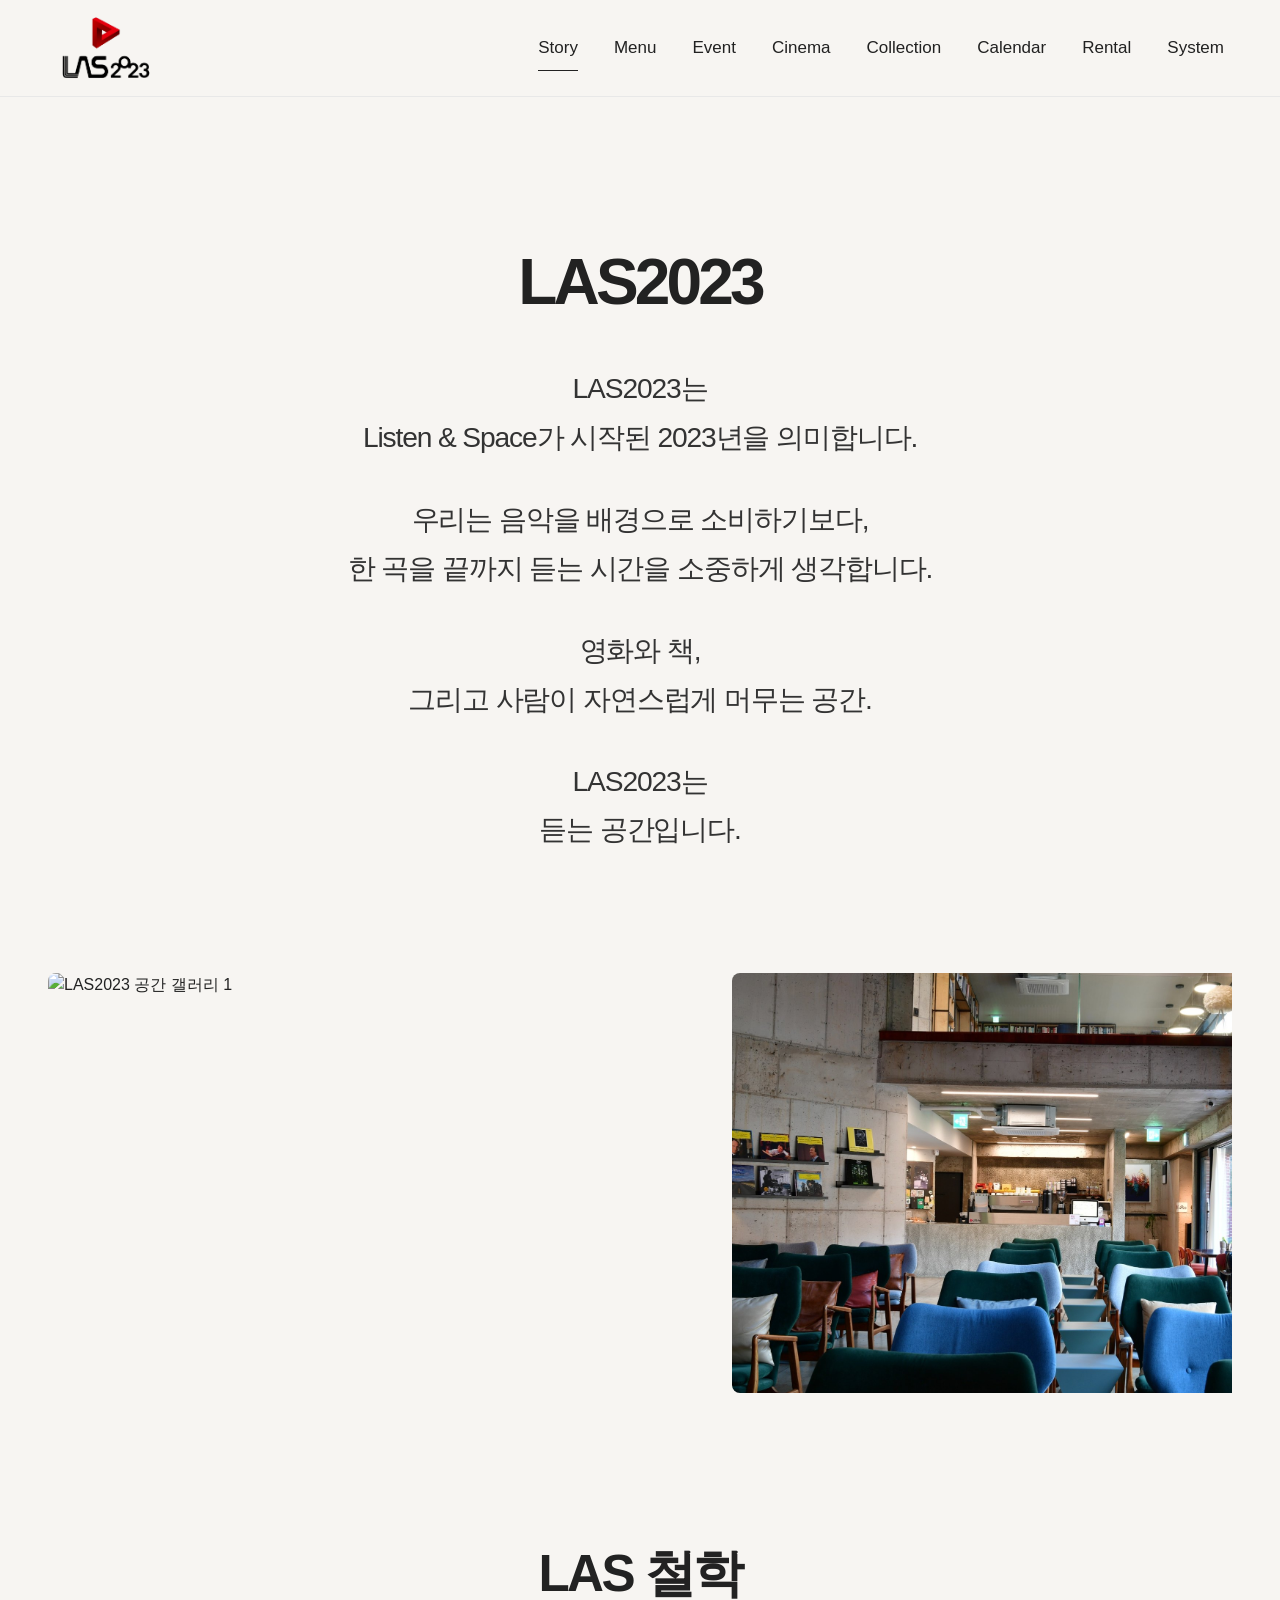
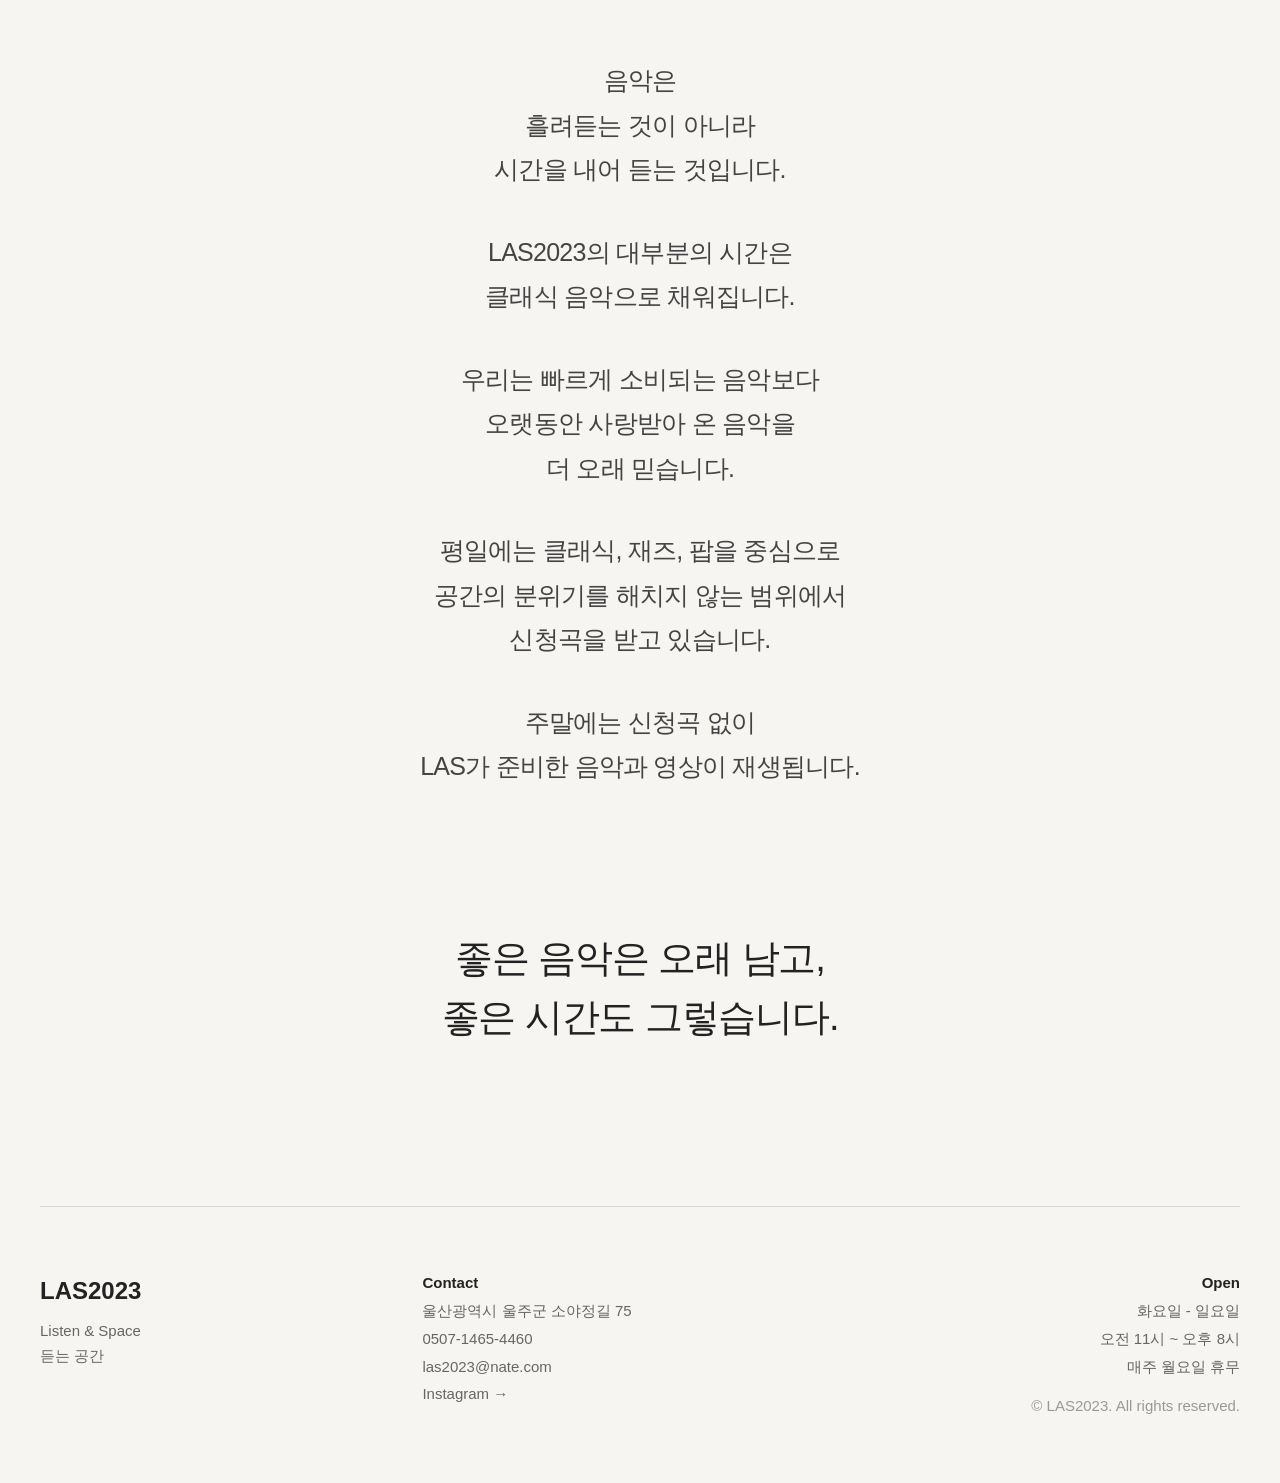
==== commit 750ca2f2: "Update footer email and mobile calendar styling" ====
--- a/pages/about.html
+++ b/pages/about.html
@@ -102,7 +102,7 @@
     <p class="footer-title">Contact</p>
     <p><a class="footer-address-link" href="https://naver.me/FjbnFukI" target="_blank" rel="noopener noreferrer">울산광역시 울주군 소야정길 75</a></p>
     <p><a href="tel:0507-1465-4460">0507-1465-4460</a></p>
-    <p>contact@las2023.com</p>
+    <p><a href="mailto:las2023@nate.com">las2023@nate.com</a></p>
     <p><a href="https://www.instagram.com/las2023_official/" target="_blank" rel="noopener noreferrer">Instagram →</a></p>
   </div>
   <div class="footer-hours">
--- a/css/style.css
+++ b/css/style.css
@@ -1054,9 +1054,10 @@
   min-height: 420px;
   display: grid;
   place-items: center;
-  border: 1px solid #d8d8d8;
-  border-radius: 8px;
+  border: 0;
+  border-radius: 0;
   overflow: hidden;
+  cursor: zoom-in;
 }
 
 .menu-board-image::before {
@@ -1072,6 +1073,55 @@
   width: 100%;
   height: auto;
   display: block;
+}
+
+.menu-view-body {
+  min-height: 100vh;
+}
+
+.menu-view-page {
+  min-height: 100vh;
+  padding: 28px;
+  display: grid;
+  grid-template-rows: auto 1fr;
+  gap: 24px;
+}
+
+.menu-view-back {
+  width: fit-content;
+  color: #555555;
+  font-size: 15px;
+  border-bottom: 1px solid transparent;
+  transition: border-color 0.2s ease, color 0.2s ease;
+}
+
+.menu-view-back:hover {
+  color: #222222;
+  border-color: currentColor;
+}
+
+.menu-view-frame {
+  min-height: 0;
+  display: grid;
+  place-items: center;
+}
+
+.menu-view-frame::before {
+  content: "Menu image";
+  grid-area: 1 / 1;
+  color: #999999;
+  font-size: 14px;
+  letter-spacing: 0.04em;
+}
+
+.menu-view-frame img {
+  grid-area: 1 / 1;
+  max-width: 100%;
+  max-height: calc(100vh - 96px);
+  width: auto;
+  height: auto;
+  display: block;
+  object-fit: contain;
 }
 
 /* ==========================
@@ -1226,12 +1276,19 @@
 }
 
 .calendar-event {
-  margin-top: 14px;
+  position: absolute;
+  left: 50%;
+  top: 50%;
+  width: calc(100% - 20px);
+  margin-top: 0;
   display: grid;
-  gap: 2px;
-  color: #555555;
-  font-size: 13px;
+  gap: 3px;
+  color: var(--accent-color);
+  font-size: 14px;
+  font-weight: 700;
   line-height: 1.35;
+  text-align: center;
+  transform: translate(-50%, -50%);
 }
 
 .calendar-status {
@@ -1707,19 +1764,7 @@
   }
 
   .calendar-event {
-    font-size: 12px;
-  }
-
-  .site-footer {
-    grid-template-columns: 1fr;
-    gap: 24px;
-    padding: 44px 0;
-    font-size: 14px;
-    line-height: 1.55;
-  }
-
-  .footer-hours {
-    text-align: left;
+    font-size: 13px;
   }
 
   .results-grid {
@@ -1847,7 +1892,22 @@
 
   .menu-board-image {
     min-height: 240px;
-    border-radius: 6px;
+  }
+
+  .menu-view-page {
+    padding: 16px;
+    gap: 16px;
+  }
+
+  .menu-view-frame {
+    overflow: auto;
+    -webkit-overflow-scrolling: touch;
+  }
+
+  .menu-view-frame img {
+    max-width: none;
+    width: min(1280px, 190vw);
+    max-height: calc(100vh - 72px);
   }
 
   .collection-grid {
@@ -1937,13 +1997,29 @@
   }
 
   .calendar-event {
-    margin-top: 6px;
-    font-size: 8px;
-    line-height: 1.25;
+    width: calc(100% - 8px);
+    max-width: calc(100% - 8px);
+    font-size: clamp(10px, 2.6vw, 12px);
+    line-height: 1.18;
+    overflow-wrap: anywhere;
+    word-break: keep-all;
+    white-space: normal;
   }
 
   .cinema-hero p {
     font-size: 20px;
+  }
+
+  .site-footer {
+    grid-template-columns: 1fr;
+    gap: 24px;
+    padding: 44px 0;
+    font-size: 14px;
+    line-height: 1.55;
+  }
+
+  .footer-hours {
+    text-align: left;
   }
 
   .cinema-guide h2 {
